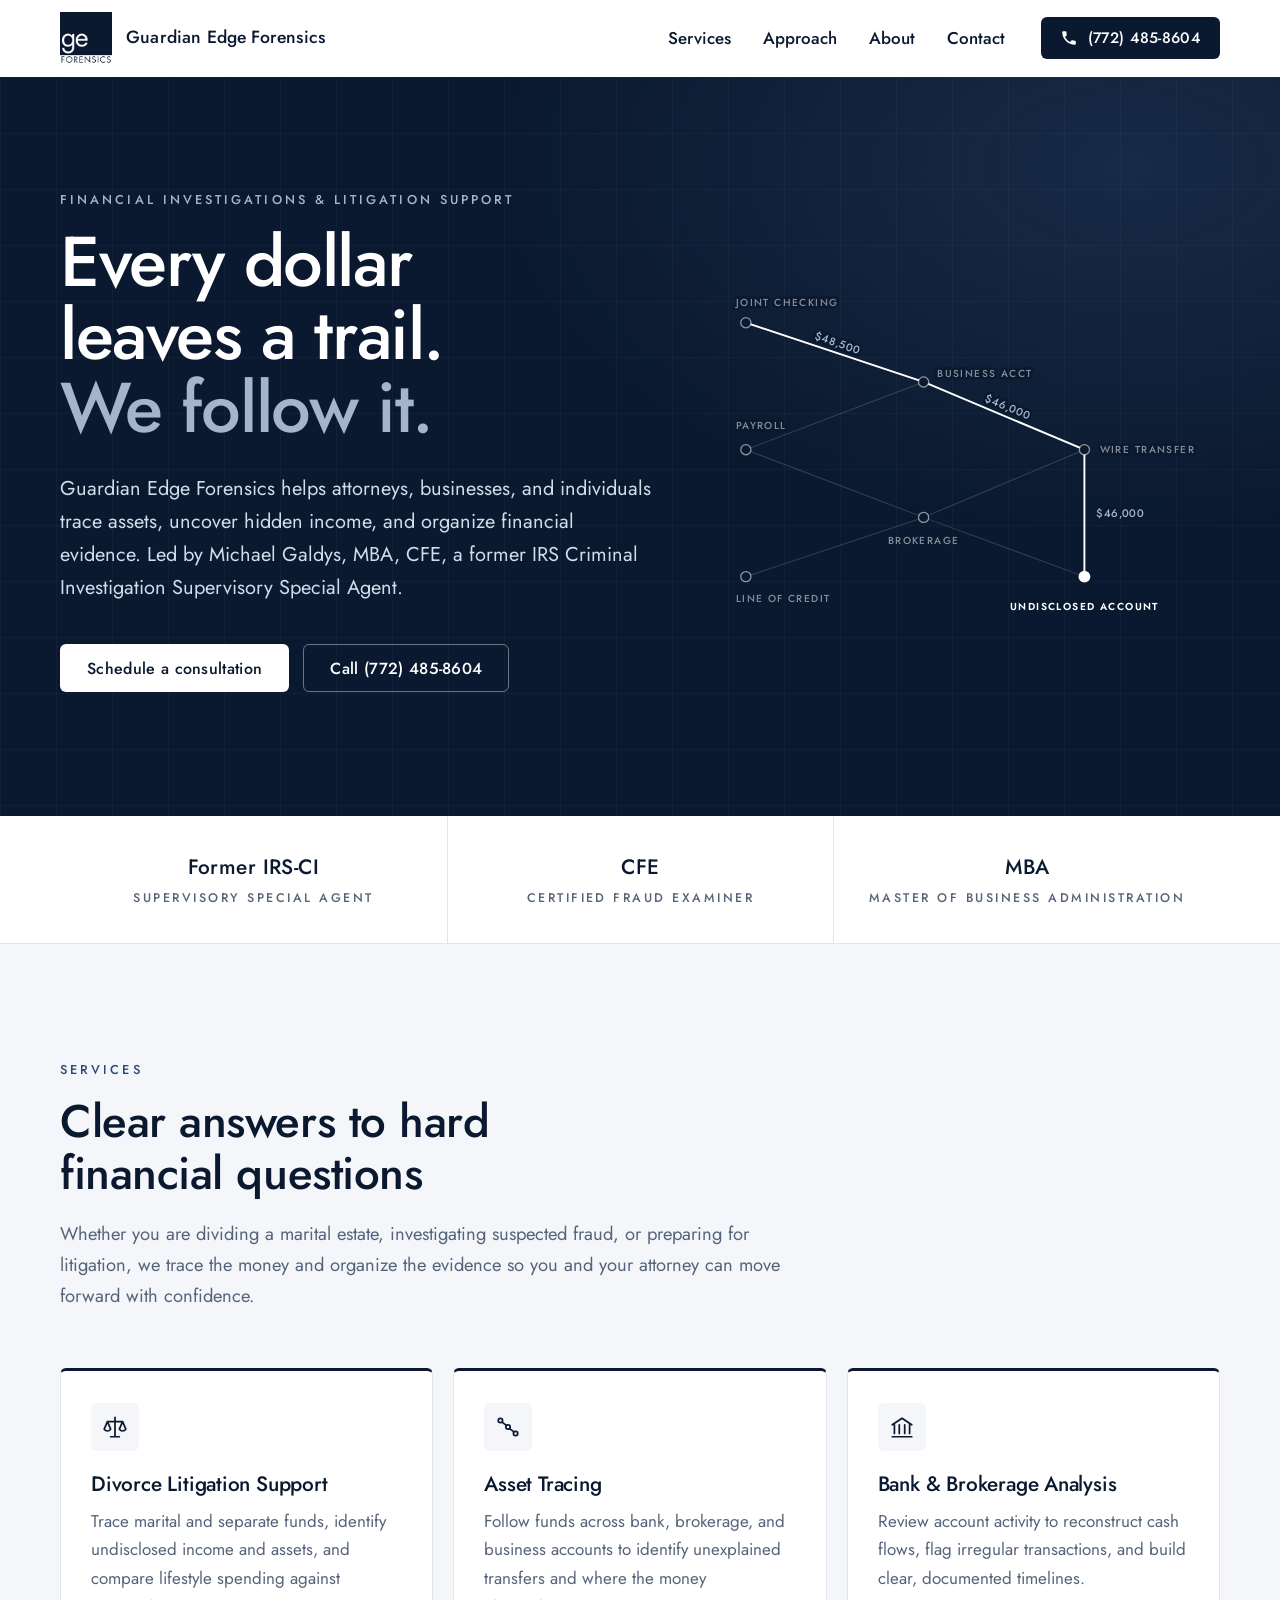
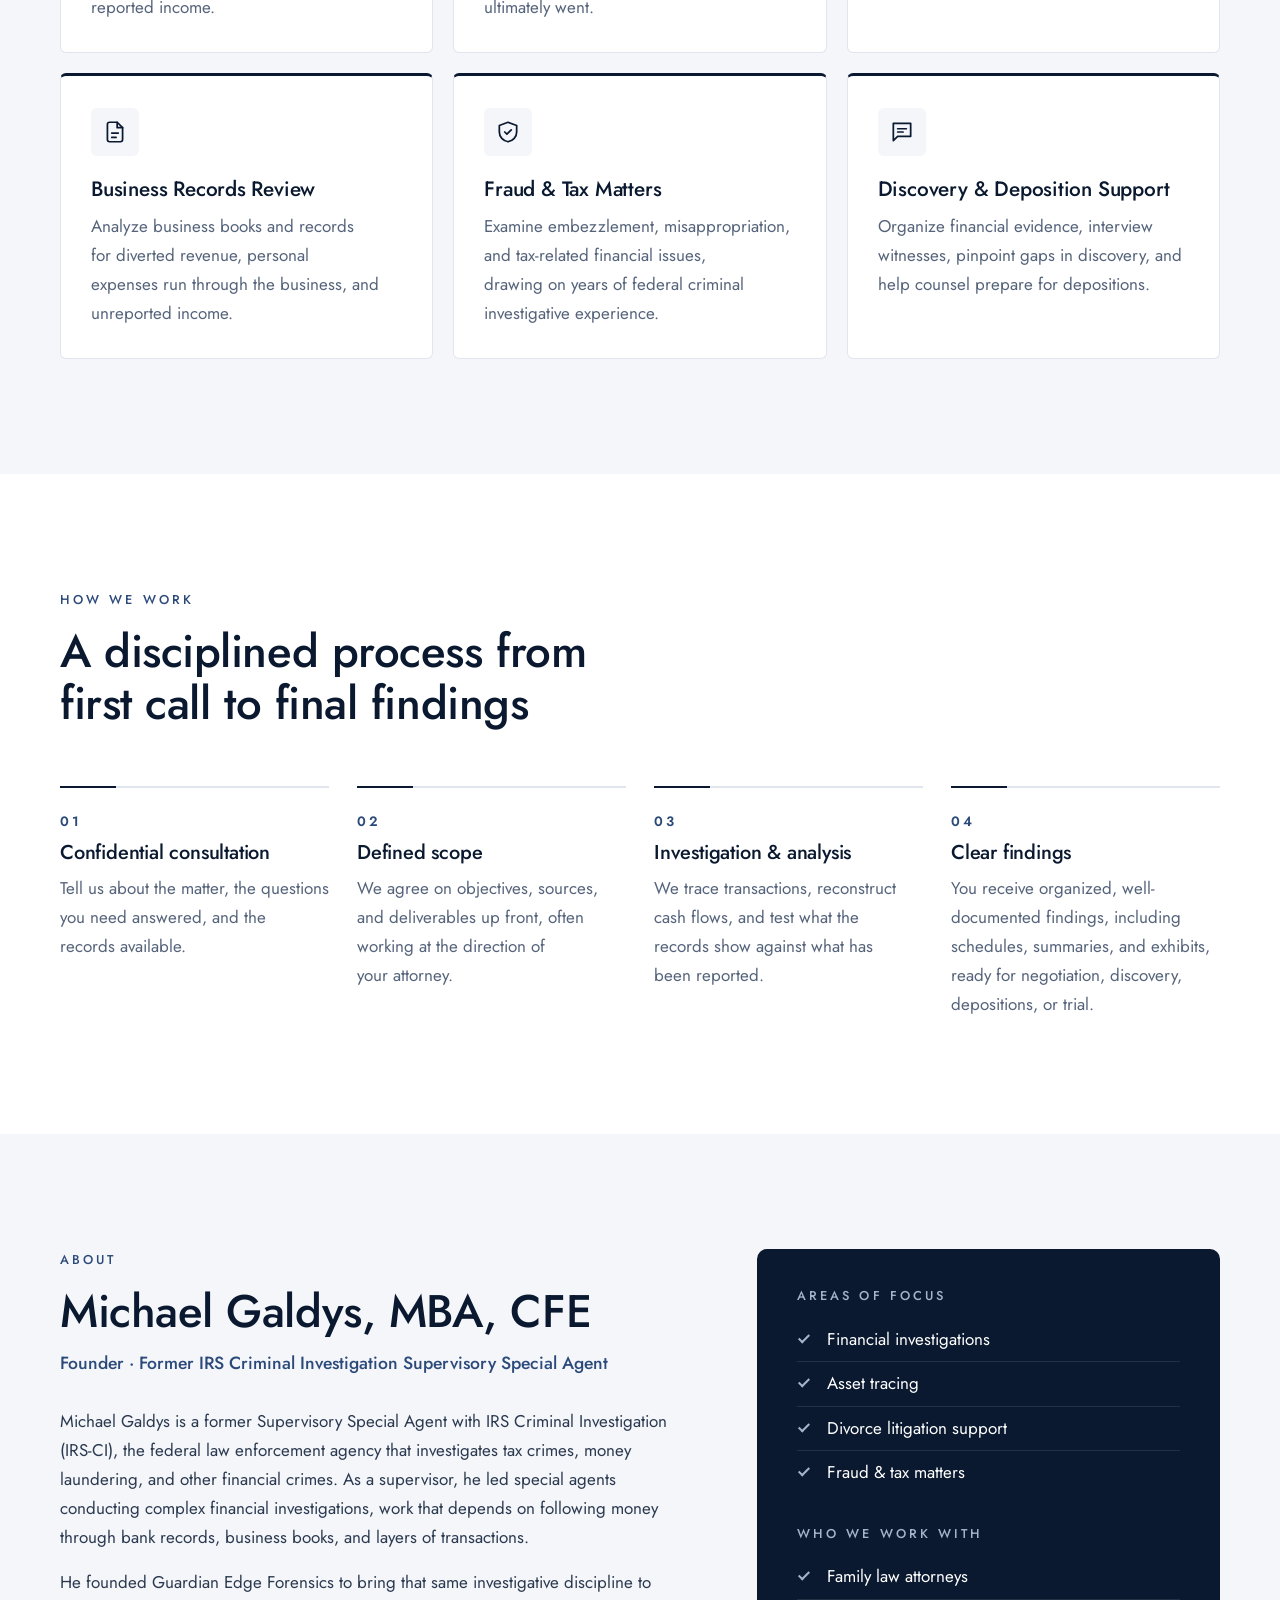
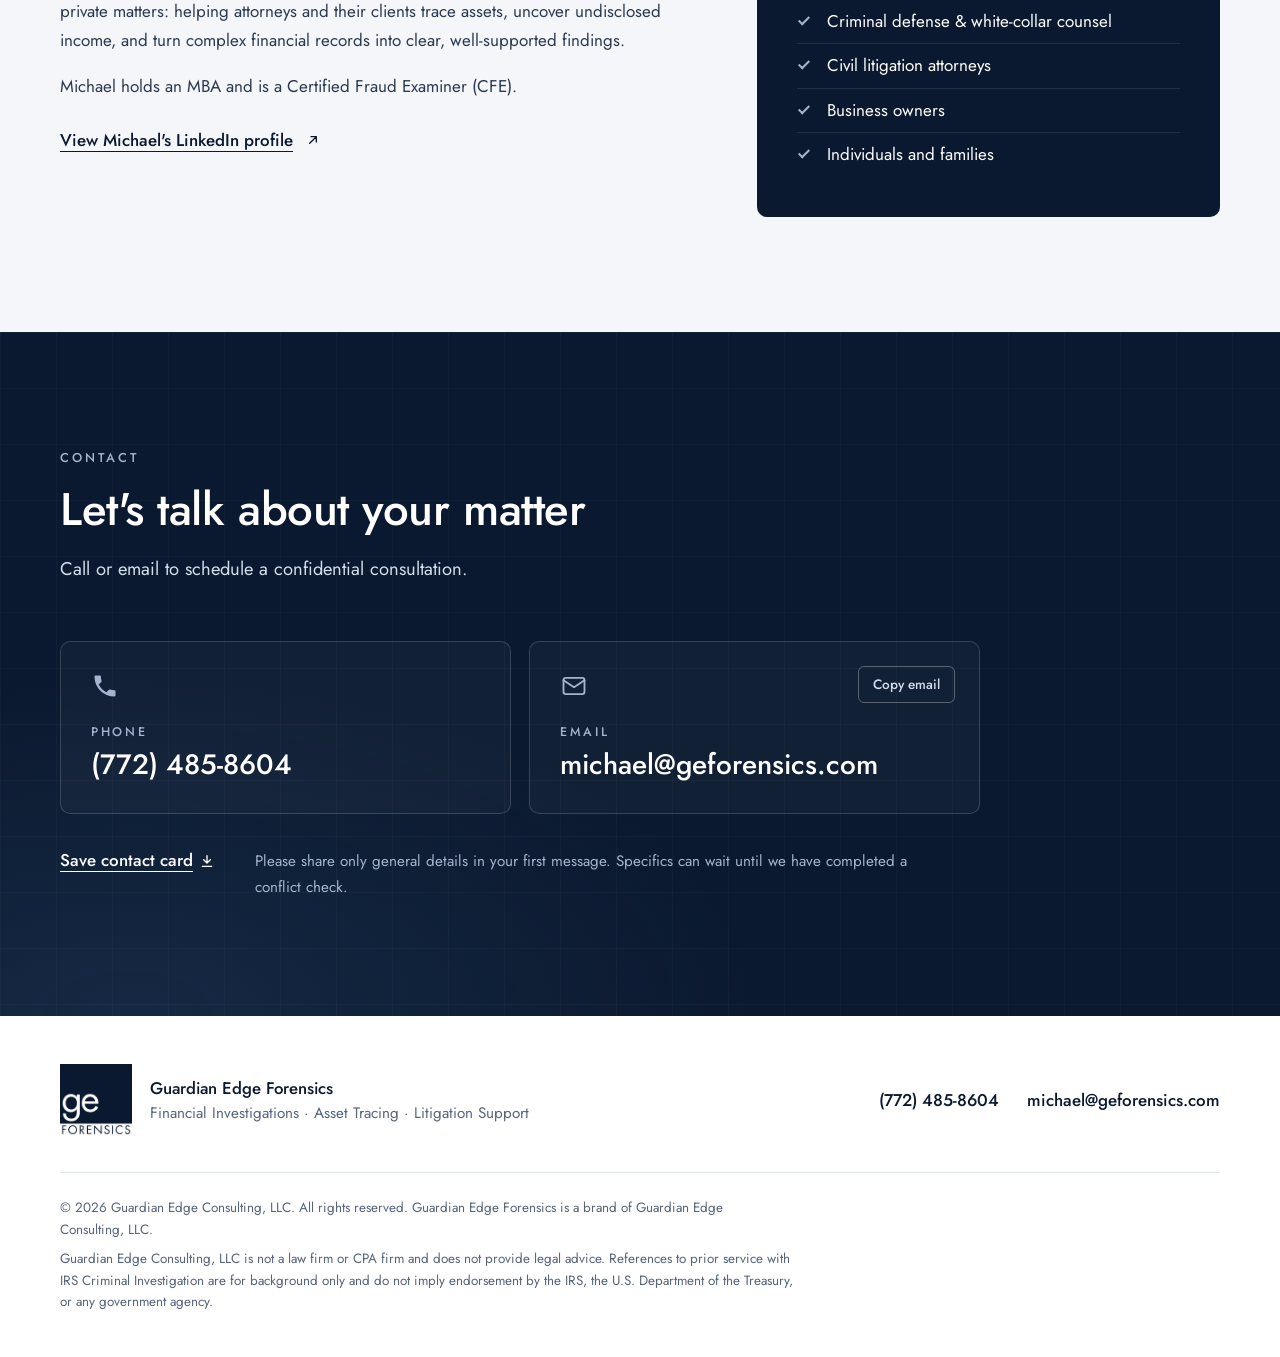
==== index.html @ cf312a00 "Add Guardian Edge Forensics website Single-page static site for GE Forensics (Guardian Edge Consulti" ====
<!doctype html>
<html lang="en">
<head>
  <meta charset="utf-8">
  <meta name="viewport" content="width=device-width, initial-scale=1">
  <title>Guardian Edge Forensics | Financial Investigations &amp; Asset Tracing</title>
  <meta name="description" content="Guardian Edge Forensics provides financial investigations, asset tracing, and litigation support for divorce, fraud, and tax matters. Led by Michael Galdys, MBA, CFE, a former IRS Criminal Investigation Supervisory Special Agent.">
  <meta name="theme-color" content="#0A192F">

  <!-- Social sharing previews. Once the custom domain is live, change these URLs to it. -->
  <meta property="og:type" content="website">
  <meta property="og:site_name" content="GE Forensics">
  <meta property="og:title" content="Guardian Edge Forensics | Financial Investigations &amp; Asset Tracing">
  <meta property="og:description" content="Financial investigations, asset tracing, and litigation support led by a former IRS Criminal Investigation Supervisory Special Agent.">
  <meta property="og:url" content="https://andrewgaldys.github.io/geforensics/">
  <meta property="og:image" content="https://andrewgaldys.github.io/geforensics/assets/img/og-image.png">
  <meta property="og:image:width" content="1200">
  <meta property="og:image:height" content="630">
  <meta property="og:image:alt" content="Guardian Edge Forensics logo with Michael Galdys, MBA, CFE">
  <meta name="twitter:card" content="summary_large_image">

  <link rel="icon" href="favicon.ico" sizes="any">
  <link rel="icon" href="assets/img/favicon-32.png" type="image/png" sizes="32x32">
  <link rel="apple-touch-icon" href="assets/img/apple-touch-icon.png">

  <link rel="preconnect" href="https://fonts.googleapis.com">
  <link rel="preconnect" href="https://fonts.gstatic.com" crossorigin>
  <link rel="stylesheet" href="https://fonts.googleapis.com/css2?family=Jost:wght@400;500;600&display=swap">
  <link rel="stylesheet" href="assets/css/styles.css">

  <script type="application/ld+json">
  {
    "@context": "https://schema.org",
    "@type": "ProfessionalService",
    "name": "Guardian Edge Forensics",
    "alternateName": "GE Forensics",
    "legalName": "Guardian Edge Consulting, LLC",
    "description": "Financial investigations, asset tracing, divorce litigation support, and fraud and tax matters.",
    "telephone": "+1-772-485-8604",
    "email": "michael@geforensics.com",
    "founder": {
      "@type": "Person",
      "name": "Michael Galdys",
      "honorificSuffix": "MBA, CFE",
      "jobTitle": "Founder",
      "sameAs": "https://www.linkedin.com/in/michael-galdys/"
    }
  }
  </script>
</head>
<body>
  <a class="skip-link" href="#main">Skip to main content</a>

  <header class="site-header" id="top">
    <div class="container header-inner">
      <a class="brand" href="#top" aria-label="Guardian Edge Forensics, back to top">
        <img src="assets/img/logo.png" width="56" height="56" alt="">
        <span class="brand-name">Guardian Edge <span>Forensics</span></span>
      </a>

      <a class="header-call" href="tel:+17724858604" aria-label="Call (772) 485-8604">
        <svg aria-hidden="true" viewBox="0 0 24 24"><path d="M6.6 10.8a15.1 15.1 0 0 0 6.6 6.6l2.2-2.2c.3-.3.7-.4 1-.2 1.1.4 2.3.6 3.6.6.6 0 1 .4 1 1V20c0 .6-.4 1-1 1A17 17 0 0 1 3 4c0-.6.4-1 1-1h3.5c.6 0 1 .4 1 1 0 1.3.2 2.5.6 3.6.1.3 0 .7-.2 1l-2.3 2.2z"/></svg>
      </a>

      <button class="nav-toggle" type="button" aria-expanded="false" aria-controls="site-nav">
        <span class="nav-toggle-bars" aria-hidden="true"></span>
        <span class="visually-hidden">Menu</span>
      </button>

      <nav class="site-nav" id="site-nav" aria-label="Main">
        <ul>
          <li><a href="#services">Services</a></li>
          <li><a href="#approach">Approach</a></li>
          <li><a href="#about">About</a></li>
          <li><a href="#contact">Contact</a></li>
        </ul>
        <a class="btn btn-primary btn-sm nav-call" href="tel:+17724858604">
          <svg aria-hidden="true" viewBox="0 0 24 24"><path d="M6.6 10.8a15.1 15.1 0 0 0 6.6 6.6l2.2-2.2c.3-.3.7-.4 1-.2 1.1.4 2.3.6 3.6.6.6 0 1 .4 1 1V20c0 .6-.4 1-1 1A17 17 0 0 1 3 4c0-.6.4-1 1-1h3.5c.6 0 1 .4 1 1 0 1.3.2 2.5.6 3.6.1.3 0 .7-.2 1l-2.3 2.2z"/></svg>
          (772) 485-8604
        </a>
      </nav>
    </div>
  </header>

  <main id="main">
    <!-- Hero -->
    <section class="hero" aria-labelledby="hero-title">
      <div class="container hero-inner">
        <div class="hero-copy">
          <p class="eyebrow eyebrow-light">Financial Investigations &amp; Litigation Support</p>
          <h1 id="hero-title">Every dollar leaves a trail. <span>We follow it.</span></h1>
          <p class="lead">
            Guardian Edge Forensics helps attorneys, businesses, and individuals trace assets,
            uncover hidden income, and organize financial evidence. Led by Michael Galdys, MBA, CFE,
            a former IRS Criminal Investigation Supervisory Special Agent.
          </p>
          <div class="hero-actions">
            <a class="btn btn-light" href="#contact">Schedule a consultation</a>
            <a class="btn btn-outline-light" href="tel:+17724858604">Call (772) 485-8604</a>
          </div>
        </div>

        <!-- Decorative "money trail": funds traced from a joint account to an undisclosed one. -->
        <svg class="trail" viewBox="0 0 600 440" aria-hidden="true" focusable="false">
          <g class="trail-faint">
            <path d="M40 80 L250 150"/>
            <path d="M40 230 L250 150"/>
            <path d="M40 230 L250 310"/>
            <path d="M40 380 L250 310"/>
            <path d="M250 150 L440 230"/>
            <path d="M250 310 L440 230"/>
            <path d="M250 310 L440 380"/>
            <path d="M440 230 L440 380"/>
          </g>
          <path class="trail-path" pathLength="1" d="M40 80 L250 150 L440 230 L440 380"/>
          <g class="trail-nodes">
            <circle cx="40" cy="80" r="6"/>
            <circle cx="40" cy="230" r="6"/>
            <circle cx="40" cy="380" r="6"/>
            <circle cx="250" cy="150" r="6"/>
            <circle cx="250" cy="310" r="6"/>
            <circle cx="440" cy="230" r="6"/>
          </g>
          <circle class="trail-target-ring" cx="440" cy="380" r="16"/>
          <circle class="trail-target" cx="440" cy="380" r="7"/>
          <g class="trail-labels">
            <text x="28" y="60">JOINT CHECKING</text>
            <text x="28" y="206">PAYROLL</text>
            <text x="28" y="410">LINE OF CREDIT</text>
            <text x="266" y="144">BUSINESS ACCT</text>
            <text x="250" y="342" text-anchor="middle">BROKERAGE</text>
            <text x="458" y="234">WIRE TRANSFER</text>
            <text class="trail-label-target" x="440" y="420" text-anchor="middle">UNDISCLOSED ACCOUNT</text>
          </g>
          <g class="trail-amounts">
            <text x="145" y="108" text-anchor="middle" transform="rotate(18.4 145 115)">$48,500</text>
            <text x="345" y="183" text-anchor="middle" transform="rotate(22.8 345 190)">$46,000</text>
            <text x="454" y="310">$46,000</text>
          </g>
        </svg>
      </div>
    </section>

    <!-- Credentials strip -->
    <section class="credentials" aria-label="Credentials">
      <div class="container">
        <ul class="credential-list">
          <li><strong>Former IRS-CI</strong><span>Supervisory Special Agent</span></li>
          <li><strong>CFE</strong><span>Certified Fraud Examiner</span></li>
          <li><strong>MBA</strong><span>Master of Business Administration</span></li>
        </ul>
      </div>
    </section>

    <!-- Services -->
    <section class="section section-soft" id="services" aria-labelledby="services-title">
      <div class="container">
        <div class="section-head">
          <p class="eyebrow">Services</p>
          <h2 id="services-title">Clear answers to hard financial questions</h2>
          <p>
            Whether you are dividing a marital estate, investigating suspected fraud, or preparing
            for litigation, we trace the money and organize the evidence so you and your attorney
            can move forward with confidence.
          </p>
        </div>

        <div class="card-grid">
          <article class="card">
            <svg class="card-icon" aria-hidden="true" viewBox="0 0 24 24"><path d="M12 3v18M5 7h14M5 7l-3 7a3.5 3.5 0 0 0 6 0L5 7zm14 0-3 7a3.5 3.5 0 0 0 6 0l-3-7zM8 21h8"/></svg>
            <h3>Divorce Litigation Support</h3>
            <p>Trace marital and separate funds, identify undisclosed income and assets, and compare lifestyle spending against reported income.</p>
          </article>
          <article class="card">
            <svg class="card-icon" aria-hidden="true" viewBox="0 0 24 24"><circle cx="5" cy="6" r="2"/><circle cx="19" cy="18" r="2"/><circle cx="12" cy="12" r="2"/><path d="M6.5 7.5l4 3M13.5 13.5l4 3"/></svg>
            <h3>Asset Tracing</h3>
            <p>Follow funds across bank, brokerage, and business accounts to identify unexplained transfers and where the money ultimately went.</p>
          </article>
          <article class="card">
            <svg class="card-icon" aria-hidden="true" viewBox="0 0 24 24"><path d="M3 10l9-6 9 6M5 10v8M9.5 10v8M14.5 10v8M19 10v8M3 21h18"/></svg>
            <h3>Bank &amp; Brokerage Analysis</h3>
            <p>Review account activity to reconstruct cash flows, flag irregular transactions, and build clear, documented timelines.</p>
          </article>
          <article class="card">
            <svg class="card-icon" aria-hidden="true" viewBox="0 0 24 24"><path d="M14 3H7a2 2 0 0 0-2 2v14a2 2 0 0 0 2 2h10a2 2 0 0 0 2-2V8z"/><path d="M14 3v5h5M9 13h6M9 17h4"/></svg>
            <h3>Business Records Review</h3>
            <p>Analyze business books and records for diverted revenue, personal expenses run through the business, and unreported income.</p>
          </article>
          <article class="card">
            <svg class="card-icon" aria-hidden="true" viewBox="0 0 24 24"><path d="M12 3l8 3v6c0 4.5-3.4 8.3-8 9-4.6-.7-8-4.5-8-9V6z"/><path d="M9 12l2 2 4-4"/></svg>
            <h3>Fraud &amp; Tax Matters</h3>
            <p>Examine embezzlement, misappropriation, and tax-related financial issues, drawing on years of federal criminal investigative experience.</p>
          </article>
          <article class="card">
            <svg class="card-icon" aria-hidden="true" viewBox="0 0 24 24"><path d="M4 4h16v12H8l-4 4z"/><path d="M8 9h8M8 12h5"/></svg>
            <h3>Discovery &amp; Deposition Support</h3>
            <p>Organize financial evidence, interview witnesses, pinpoint gaps in discovery, and help counsel prepare for depositions.</p>
          </article>
        </div>
      </div>
    </section>

    <!-- Approach -->
    <section class="section" id="approach" aria-labelledby="approach-title">
      <div class="container">
        <div class="section-head">
          <p class="eyebrow">How we work</p>
          <h2 id="approach-title">A disciplined process from first call to final findings</h2>
        </div>

        <ol class="steps">
          <li>
            <h3>Confidential consultation</h3>
            <p>Tell us about the matter, the questions you need answered, and the records available.</p>
          </li>
          <li>
            <h3>Defined scope</h3>
            <p>We agree on objectives, sources, and deliverables up front, often working at the direction of your attorney.</p>
          </li>
          <li>
            <h3>Investigation &amp; analysis</h3>
            <p>We trace transactions, reconstruct cash flows, and test what the records show against what has been reported.</p>
          </li>
          <li>
            <h3>Clear findings</h3>
            <p>You receive organized, well-documented findings, including schedules, summaries, and exhibits, ready for negotiation, discovery, depositions, or trial.</p>
          </li>
        </ol>
      </div>
    </section>

    <!-- About -->
    <section class="section section-soft" id="about" aria-labelledby="about-title">
      <div class="container about-grid">
        <div class="about-copy">
          <p class="eyebrow">About</p>
          <h2 id="about-title">Michael Galdys, MBA, CFE</h2>
          <p class="about-role">Founder&nbsp;&middot; Former IRS Criminal Investigation Supervisory Special Agent</p>
          <p>
            Michael Galdys is a former Supervisory Special Agent with IRS Criminal Investigation (IRS-CI),
            the federal law enforcement agency that investigates tax crimes, money laundering, and other
            financial crimes. As a supervisor, he led special agents conducting complex financial
            investigations, work that depends on following money through bank records, business books,
            and layers of transactions.
          </p>
          <p>
            He founded Guardian Edge Forensics to bring that same investigative discipline to private
            matters: helping attorneys and their clients trace assets, uncover undisclosed income, and
            turn complex financial records into clear, well-supported findings.
          </p>
          <p>
            Michael holds an MBA and is a Certified Fraud Examiner (CFE).
          </p>
          <a class="text-link" href="https://www.linkedin.com/in/michael-galdys/" target="_blank" rel="noopener">
            View Michael's LinkedIn profile<span class="visually-hidden"> (opens in a new tab)</span>
            <svg aria-hidden="true" viewBox="0 0 24 24"><path d="M7 17L17 7M9 7h8v8"/></svg>
          </a>
        </div>

        <aside class="about-panel" aria-label="Focus areas and clients">
          <h3>Areas of focus</h3>
          <ul class="check-list">
            <li>Financial investigations</li>
            <li>Asset tracing</li>
            <li>Divorce litigation support</li>
            <li>Fraud &amp; tax matters</li>
          </ul>
          <h3>Who we work with</h3>
          <ul class="check-list">
            <li>Family law attorneys</li>
            <li>Criminal defense &amp; white-collar counsel</li>
            <li>Civil litigation attorneys</li>
            <li>Business owners</li>
            <li>Individuals and families</li>
          </ul>
        </aside>
      </div>
    </section>

    <!-- Contact -->
    <section class="section contact" id="contact" aria-labelledby="contact-title">
      <div class="container">
        <div class="section-head section-head-light">
          <p class="eyebrow eyebrow-light">Contact</p>
          <h2 id="contact-title">Let's talk about your matter</h2>
          <p>Call or email to schedule a confidential consultation.</p>
        </div>

        <div class="contact-grid">
          <a class="contact-card" href="tel:+17724858604">
            <svg aria-hidden="true" viewBox="0 0 24 24"><path d="M6.6 10.8a15.1 15.1 0 0 0 6.6 6.6l2.2-2.2c.3-.3.7-.4 1-.2 1.1.4 2.3.6 3.6.6.6 0 1 .4 1 1V20c0 .6-.4 1-1 1A17 17 0 0 1 3 4c0-.6.4-1 1-1h3.5c.6 0 1 .4 1 1 0 1.3.2 2.5.6 3.6.1.3 0 .7-.2 1l-2.3 2.2z"/></svg>
            <span class="contact-label">Phone</span>
            <span class="contact-value">(772) 485-8604</span>
          </a>
          <div class="contact-card">
            <a class="contact-card-link" href="mailto:michael@geforensics.com?subject=Consultation%20request">
              <svg aria-hidden="true" viewBox="0 0 24 24"><rect x="3" y="5" width="18" height="14" rx="2"/><path d="M3 7l9 6 9-6"/></svg>
              <span class="contact-label">Email</span>
              <span class="contact-value">michael@geforensics.com</span>
            </a>
            <button class="copy-btn" type="button" data-copy="michael@geforensics.com" aria-live="polite" hidden>Copy email</button>
          </div>
        </div>

        <div class="contact-extras">
          <a class="text-link text-link-light" href="michael-galdys.vcf" download>
            Save contact card
            <svg aria-hidden="true" viewBox="0 0 24 24"><path d="M12 4v11M7 10l5 5 5-5M5 20h14"/></svg>
          </a>
          <p class="contact-note">
            Please share only general details in your first message. Specifics can wait until
            we have completed a conflict check.
          </p>
        </div>
      </div>
    </section>
  </main>

  <footer class="site-footer">
    <div class="container footer-inner">
      <div class="footer-brand">
        <img src="assets/img/logo.png" width="72" height="72" alt="GE Forensics">
        <p>
          <strong>Guardian Edge Forensics</strong><br>
          Financial Investigations&nbsp;&middot; Asset Tracing&nbsp;&middot; Litigation Support
        </p>
      </div>
      <div class="footer-contact">
        <a href="tel:+17724858604">(772) 485-8604</a>
        <a href="mailto:michael@geforensics.com">michael@geforensics.com</a>
      </div>
    </div>
    <div class="container footer-legal">
      <p>
        &copy; <span data-year>2026</span> Guardian Edge Consulting, LLC. All rights reserved.
        Guardian Edge Forensics is a brand of Guardian Edge Consulting, LLC.
      </p>
      <p>
        Guardian Edge Consulting, LLC is not a law firm or CPA firm and does not provide legal advice.
        References to prior service with IRS Criminal Investigation are for background only and do not
        imply endorsement by the IRS, the U.S. Department of the Treasury, or any government agency.
      </p>
    </div>
  </footer>

  <script src="assets/js/main.js" defer></script>
</body>
</html>
---- assets/css/styles.css ----
/* ==========================================================================
   Guardian Edge Forensics
   Colors come from the logo: navy #0A192F on white.
   ========================================================================== */

:root {
  --navy: #0a192f;           /* logo navy */
  --navy-800: #13264a;
  --navy-700: #1c355e;
  --navy-600: #2b4a7a;
  --steel: #a3b4cc;          /* secondary text on navy */
  --steel-soft: #d3dceb;     /* body text on navy */
  --ink: #0a192f;            /* headings on white */
  --text: #2c3a50;           /* body text on white */
  --muted: #56647b;
  --line: #e1e6ee;
  --soft: #f4f6fa;
  --white: #ffffff;

  --font: "Jost", "Futura", "Avenir Next", "Century Gothic", system-ui, sans-serif;
  --radius: 10px;
  --radius-sm: 6px;
  --shadow: 0 1px 2px rgba(10, 25, 47, 0.06), 0 10px 30px rgba(10, 25, 47, 0.08);
  --container: 1160px;
  --header-h: 76px;
}

/* ---------- Base ---------- */

*,
*::before,
*::after {
  box-sizing: border-box;
}

html {
  -webkit-text-size-adjust: 100%;
  text-size-adjust: 100%;
  scroll-behavior: smooth;
  scroll-padding-top: var(--header-h);
}

body {
  margin: 0;
  background: var(--white);
  color: var(--text);
  font-family: var(--font);
  font-size: 1.0625rem;
  line-height: 1.7;
  -webkit-font-smoothing: antialiased;
  -moz-osx-font-smoothing: grayscale;
}

img,
svg {
  display: block;
  max-width: 100%;
}

h1,
h2,
h3 {
  margin: 0;
  color: var(--ink);
  font-weight: 500;
  line-height: 1.15;
  letter-spacing: -0.01em;
  text-wrap: balance;
}

p {
  margin: 0 0 1em;
  text-wrap: pretty;
}

a {
  color: inherit;
}

:focus-visible {
  outline: 2px solid var(--navy-600);
  outline-offset: 3px;
  border-radius: 2px;
}

.hero :focus-visible,
.contact :focus-visible,
.about-panel :focus-visible {
  outline-color: var(--white);
}

.container {
  width: min(100% - 32px, var(--container));
  margin-inline: auto;
}

@media (min-width: 640px) {
  .container {
    width: min(100% - 48px, var(--container));
  }
}

.visually-hidden {
  position: absolute !important;
  width: 1px;
  height: 1px;
  padding: 0;
  margin: -1px;
  overflow: hidden;
  clip: rect(0 0 0 0);
  white-space: nowrap;
  border: 0;
}

.skip-link {
  position: absolute;
  top: -100px;
  left: 16px;
  z-index: 100;
  padding: 10px 16px;
  background: var(--navy);
  color: var(--white);
  border-radius: var(--radius-sm);
  text-decoration: none;
}

.skip-link:focus {
  top: 12px;
}

/* ---------- Shared pieces ---------- */

.eyebrow {
  margin: 0 0 14px;
  color: var(--navy-600);
  font-size: 0.8rem;
  font-weight: 500;
  letter-spacing: 0.24em;
  text-transform: uppercase;
}

.eyebrow-light {
  color: var(--steel);
}

.btn {
  display: inline-flex;
  align-items: center;
  justify-content: center;
  gap: 10px;
  min-height: 48px;
  padding: 12px 26px;
  border: 1px solid transparent;
  border-radius: var(--radius-sm);
  font: inherit;
  font-size: 1rem;
  font-weight: 500;
  letter-spacing: 0.02em;
  line-height: 1.2;
  text-decoration: none;
  cursor: pointer;
  transition: background-color 0.2s, border-color 0.2s, color 0.2s;
}

.btn svg {
  width: 18px;
  height: 18px;
  fill: currentColor;
}

.btn-sm {
  min-height: 42px;
  padding: 8px 18px;
  font-size: 0.95rem;
}

.btn-primary {
  background: var(--navy);
  color: var(--white);
}

.btn-primary:hover {
  background: var(--navy-700);
}

.btn-light {
  background: var(--white);
  color: var(--navy);
}

.btn-light:hover {
  background: var(--steel-soft);
}

.btn-outline-light {
  border-color: rgba(255, 255, 255, 0.4);
  color: var(--white);
}

.btn-outline-light:hover {
  border-color: var(--white);
  background: rgba(255, 255, 255, 0.08);
}

.text-link {
  display: inline-flex;
  align-items: center;
  gap: 6px;
  color: var(--navy);
  font-weight: 500;
  text-decoration: underline;
  text-decoration-thickness: 1px;
  text-underline-offset: 5px;
}

.text-link:hover {
  text-decoration-thickness: 2px;
}

.text-link svg {
  width: 16px;
  height: 16px;
  fill: none;
  stroke: currentColor;
  stroke-width: 2;
  stroke-linecap: round;
  stroke-linejoin: round;
}

.text-link-light {
  color: var(--white);
}

/* ---------- Header ---------- */

.site-header {
  position: sticky;
  top: 0;
  z-index: 50;
  background: rgba(255, 255, 255, 0.97);
  border-bottom: 1px solid transparent;
  transition: border-color 0.2s, box-shadow 0.2s;
}

.site-header.scrolled,
.site-header.nav-open {
  border-bottom-color: var(--line);
  box-shadow: 0 6px 24px rgba(10, 25, 47, 0.06);
}

.header-inner {
  display: flex;
  align-items: center;
  gap: 16px;
  height: var(--header-h);
}

.brand {
  display: flex;
  align-items: center;
  gap: 14px;
  margin-right: auto;
  color: var(--ink);
  text-decoration: none;
}

.brand img {
  width: 52px;
  height: 52px;
}

.brand-name {
  font-size: 1.1rem;
  font-weight: 500;
  letter-spacing: 0.01em;
  line-height: 1.2;
}

.site-nav {
  display: flex;
  align-items: center;
  gap: 36px;
}

.site-nav ul {
  display: flex;
  gap: 32px;
  margin: 0;
  padding: 0;
  list-style: none;
}

.site-nav ul a {
  color: var(--ink);
  font-weight: 500;
  text-decoration: none;
  background-image: linear-gradient(currentColor, currentColor);
  background-position: 0 100%;
  background-repeat: no-repeat;
  background-size: 0 1px;
  padding-bottom: 2px;
  transition: background-size 0.25s;
}

.site-nav ul a:hover {
  background-size: 100% 1px;
}

.header-call,
.nav-toggle {
  display: none;
}

@media (max-width: 899.98px) {
  .header-call,
  .nav-toggle {
    display: inline-flex;
    align-items: center;
    justify-content: center;
    width: 44px;
    height: 44px;
    border-radius: var(--radius-sm);
  }

  .header-call {
    background: var(--navy);
    color: var(--white);
  }

  .header-call svg {
    width: 20px;
    height: 20px;
    fill: currentColor;
  }

  .nav-toggle {
    padding: 0;
    border: 1px solid var(--line);
    background: var(--white);
    color: var(--navy);
    cursor: pointer;
  }

  .nav-toggle-bars,
  .nav-toggle-bars::before,
  .nav-toggle-bars::after {
    position: relative;
    display: block;
    width: 20px;
    height: 2px;
    background: currentColor;
    border-radius: 2px;
    transition: transform 0.2s, background-color 0.2s;
  }

  .nav-toggle-bars::before,
  .nav-toggle-bars::after {
    content: "";
    position: absolute;
    left: 0;
  }

  .nav-toggle-bars::before {
    top: -6px;
  }

  .nav-toggle-bars::after {
    top: 6px;
  }

  .nav-open .nav-toggle-bars {
    background: transparent;
  }

  .nav-open .nav-toggle-bars::before {
    transform: translateY(6px) rotate(45deg);
  }

  .nav-open .nav-toggle-bars::after {
    transform: translateY(-6px) rotate(-45deg);
  }

  .site-nav {
    position: absolute;
    top: 100%;
    left: 0;
    right: 0;
    display: none;
    flex-direction: column;
    align-items: stretch;
    gap: 0;
    padding: 4px 16px 24px;
    background: var(--white);
    border-bottom: 1px solid var(--line);
    box-shadow: 0 18px 30px rgba(10, 25, 47, 0.1);
  }

  .nav-open .site-nav {
    display: flex;
  }

  .site-nav ul {
    flex-direction: column;
    gap: 0;
  }

  .site-nav ul a {
    display: block;
    padding: 14px 4px;
    border-bottom: 1px solid var(--line);
    background: none;
    font-size: 1.15rem;
  }

  .nav-call {
    margin-top: 20px;
    min-height: 50px;
    font-size: 1.05rem;
  }
}

@media (max-width: 519.98px) {
  .brand {
    gap: 12px;
  }

  .brand-name {
    font-size: 1rem;
  }

  .brand-name span {
    display: block;
  }
}

@media (max-width: 339.98px) {
  .brand-name {
    display: none;
  }
}

/* ---------- Hero ---------- */

.hero {
  position: relative;
  overflow: hidden;
  padding: clamp(64px, 9vw, 112px) 0 clamp(72px, 10vw, 124px);
  background-color: var(--navy);
  background-image:
    radial-gradient(900px 520px at 88% 12%, rgba(84, 120, 176, 0.18), transparent 70%),
    linear-gradient(rgba(255, 255, 255, 0.03) 1px, transparent 1px),
    linear-gradient(90deg, rgba(255, 255, 255, 0.03) 1px, transparent 1px);
  background-size: auto, 56px 56px, 56px 56px;
  color: var(--white);
}

.hero-inner {
  display: grid;
  gap: 48px;
  align-items: center;
}

.hero h1 {
  max-width: 13ch;
  color: var(--white);
  font-size: clamp(2.6rem, 4.6vw + 1rem, 4.4rem);
  line-height: 1.04;
  letter-spacing: -0.02em;
}

.hero h1 span {
  color: var(--steel);
}

.lead {
  max-width: 34em;
  margin: 28px 0 0;
  color: var(--steel-soft);
  font-size: clamp(1.1rem, 0.4vw + 1rem, 1.25rem);
  line-height: 1.65;
}

.hero-actions {
  display: flex;
  flex-wrap: wrap;
  gap: 14px;
  margin-top: 40px;
}

@media (max-width: 519.98px) {
  .hero-actions .btn {
    width: 100%;
  }
}

.trail {
  display: none;
  width: 100%;
  height: auto;
  overflow: visible;
}

@media (min-width: 960px) {
  .hero-inner {
    grid-template-columns: minmax(0, 1.08fr) minmax(0, 0.92fr);
    gap: 56px;
  }

  .trail {
    display: block;
  }
}

.trail text {
  font-family: var(--font);
  paint-order: stroke;
  stroke: var(--navy);
  stroke-width: 6px;
  stroke-linejoin: round;
}

.trail-faint path {
  fill: none;
  stroke: rgba(255, 255, 255, 0.16);
  stroke-width: 1.25;
}

.trail-path {
  fill: none;
  stroke: var(--white);
  stroke-width: 2.25;
  stroke-linecap: round;
  stroke-linejoin: round;
  stroke-dasharray: 1;
  stroke-dashoffset: 0;
}

.trail-nodes circle {
  fill: var(--navy);
  stroke: rgba(255, 255, 255, 0.55);
  stroke-width: 1.5;
}

.trail-target {
  fill: var(--white);
}

.trail-target-ring {
  fill: none;
  stroke: rgba(255, 255, 255, 0.6);
  stroke-width: 1.5;
  transform-box: fill-box;
  transform-origin: center;
}

.trail-labels text {
  fill: rgba(255, 255, 255, 0.5);
  font-size: 12px;
  font-weight: 500;
  letter-spacing: 0.14em;
}

.trail-labels .trail-label-target {
  fill: var(--white);
  font-weight: 600;
}

.trail-amounts text {
  fill: var(--steel);
  font-size: 13px;
  font-weight: 500;
  letter-spacing: 0.04em;
  font-variant-numeric: tabular-nums;
}

@media (prefers-reduced-motion: no-preference) {
  .trail-path {
    stroke-dashoffset: 1;
    animation: trail-draw 2.6s cubic-bezier(0.65, 0, 0.35, 1) 0.5s forwards;
  }

  .trail-target,
  .trail-label-target,
  .trail-amounts text {
    opacity: 0;
    animation: trail-fade 0.6s ease 2.9s forwards;
  }

  .trail-target-ring {
    opacity: 0;
    animation: trail-pulse 3.2s ease-out 3s infinite;
  }
}

@keyframes trail-draw {
  to {
    stroke-dashoffset: 0;
  }
}

@keyframes trail-fade {
  to {
    opacity: 1;
  }
}

@keyframes trail-pulse {
  0% {
    opacity: 0.9;
    transform: scale(0.6);
  }
  70%,
  100% {
    opacity: 0;
    transform: scale(1.8);
  }
}

/* ---------- Credentials strip ---------- */

.credentials {
  border-bottom: 1px solid var(--line);
}

.credential-list {
  display: grid;
  margin: 0;
  padding: 0;
  list-style: none;
}

.credential-list li {
  display: flex;
  flex-direction: column;
  gap: 2px;
  padding: 22px 0;
  text-align: center;
}

.credential-list li + li {
  border-top: 1px solid var(--line);
}

.credential-list strong {
  color: var(--ink);
  font-size: 1.3rem;
  font-weight: 500;
  letter-spacing: 0.02em;
}

.credential-list span {
  color: var(--muted);
  font-size: 0.78rem;
  font-weight: 500;
  letter-spacing: 0.2em;
  text-transform: uppercase;
}

@media (min-width: 720px) {
  .credential-list {
    grid-template-columns: repeat(3, 1fr);
  }

  .credential-list li {
    padding: 34px 16px;
  }

  .credential-list li + li {
    border-top: 0;
    border-left: 1px solid var(--line);
  }
}

/* ---------- Sections ---------- */

.section {
  padding: clamp(72px, 9vw, 116px) 0;
}

.section-soft {
  background: var(--soft);
}

.section-head {
  max-width: 740px;
  margin-bottom: clamp(36px, 5vw, 56px);
}

.section-head h2 {
  font-size: clamp(2rem, 2.2vw + 1.1rem, 2.85rem);
}

.section-head p:not(.eyebrow) {
  margin: 18px 0 0;
  color: var(--muted);
  font-size: 1.15rem;
}

/* ---------- Services ---------- */

.card-grid {
  display: grid;
  grid-template-columns: repeat(auto-fill, minmax(min(100%, 320px), 1fr));
  gap: 20px;
}

.card {
  padding: 32px 30px 30px;
  background: var(--white);
  border: 1px solid var(--line);
  border-top: 3px solid var(--navy);
  border-radius: var(--radius-sm);
}

.card-icon {
  width: 48px;
  height: 48px;
  padding: 11px;
  background: var(--soft);
  border-radius: var(--radius-sm);
  fill: none;
  stroke: var(--navy);
  stroke-width: 1.6;
  stroke-linecap: round;
  stroke-linejoin: round;
}

.card h3 {
  margin: 22px 0 10px;
  font-size: 1.3rem;
}

.card p {
  margin: 0;
  color: var(--muted);
}

/* ---------- Approach ---------- */

.steps {
  display: grid;
  gap: 36px 28px;
  margin: 0;
  padding: 0;
  list-style: none;
  counter-reset: step;
}

@media (min-width: 640px) {
  .steps {
    grid-template-columns: repeat(2, 1fr);
  }
}

@media (min-width: 1024px) {
  .steps {
    grid-template-columns: repeat(4, 1fr);
  }
}

.steps li {
  position: relative;
  padding-top: 26px;
  border-top: 2px solid var(--line);
  counter-increment: step;
}

.steps li::before {
  content: "";
  position: absolute;
  top: -2px;
  left: 0;
  width: 56px;
  height: 2px;
  background: var(--navy);
}

.steps h3::before {
  content: counter(step, decimal-leading-zero);
  display: block;
  margin-bottom: 12px;
  color: var(--navy-600);
  font-size: 0.85rem;
  font-weight: 600;
  letter-spacing: 0.2em;
}

.steps h3 {
  font-size: 1.25rem;
}

.steps p {
  margin: 10px 0 0;
  color: var(--muted);
}

/* ---------- About ---------- */

.about-grid {
  display: grid;
  gap: 48px;
  align-items: start;
}

@media (min-width: 960px) {
  .about-grid {
    grid-template-columns: minmax(0, 1.35fr) minmax(0, 1fr);
    gap: 72px;
  }
}

.about-copy h2 {
  font-size: clamp(2rem, 2.2vw + 1.1rem, 2.85rem);
}

.about-role {
  margin: 12px 0 28px;
  color: var(--navy-600);
  font-size: 1.1rem;
  font-weight: 500;
}

.about-copy .text-link {
  margin-top: 8px;
}

.about-panel {
  padding: clamp(28px, 4vw, 40px);
  background: var(--navy);
  border-radius: var(--radius);
  color: var(--white);
}

.about-panel h3 {
  margin-bottom: 14px;
  color: var(--steel);
  font-size: 0.8rem;
  font-weight: 500;
  letter-spacing: 0.24em;
  text-transform: uppercase;
}

.about-panel .check-list + h3 {
  margin-top: 32px;
}

.check-list {
  margin: 0;
  padding: 0;
  list-style: none;
}

.check-list li {
  position: relative;
  padding: 9px 0 9px 30px;
  border-bottom: 1px solid rgba(255, 255, 255, 0.1);
  line-height: 1.5;
}

.check-list li:last-child {
  border-bottom: 0;
}

.check-list li::before {
  content: "";
  position: absolute;
  top: 14px;
  left: 4px;
  width: 6px;
  height: 11px;
  border: solid var(--steel);
  border-width: 0 2px 2px 0;
  transform: rotate(45deg);
}

/* ---------- Contact ---------- */

.contact {
  background-color: var(--navy);
  background-image:
    radial-gradient(900px 480px at 10% 100%, rgba(84, 120, 176, 0.16), transparent 70%),
    linear-gradient(rgba(255, 255, 255, 0.03) 1px, transparent 1px),
    linear-gradient(90deg, rgba(255, 255, 255, 0.03) 1px, transparent 1px);
  background-size: auto, 56px 56px, 56px 56px;
  color: var(--white);
}

.section-head-light h2 {
  color: var(--white);
}

.section-head-light p:not(.eyebrow) {
  color: var(--steel-soft);
}

.contact-grid {
  display: grid;
  gap: 18px;
  max-width: 920px;
}

@media (min-width: 760px) {
  .contact-grid {
    grid-template-columns: repeat(2, 1fr);
  }
}

.contact-card {
  position: relative;
  display: flex;
  flex-direction: column;
  padding: 30px;
  background: rgba(255, 255, 255, 0.03);
  border: 1px solid rgba(255, 255, 255, 0.16);
  border-radius: var(--radius);
  color: var(--white);
  text-decoration: none;
  transition: background-color 0.2s, border-color 0.2s;
}

.contact-card:has(.contact-card-link) {
  padding: 0;
}

.contact-card-link {
  display: flex;
  flex-direction: column;
  padding: 30px;
  color: inherit;
  text-decoration: none;
  border-radius: inherit;
}

.contact-card:hover {
  background: rgba(255, 255, 255, 0.07);
  border-color: rgba(255, 255, 255, 0.4);
}

.contact-card svg {
  width: 28px;
  height: 28px;
  fill: none;
  stroke: var(--steel);
  stroke-width: 1.6;
  stroke-linecap: round;
  stroke-linejoin: round;
}

a.contact-card > svg {
  fill: var(--steel);
  stroke: none;
}

.contact-label {
  margin-top: 22px;
  color: var(--steel);
  font-size: 0.78rem;
  font-weight: 500;
  letter-spacing: 0.22em;
  text-transform: uppercase;
}

.contact-value {
  margin-top: 4px;
  font-size: clamp(1.3rem, 1.4vw + 0.9rem, 1.75rem);
  font-weight: 500;
  line-height: 1.3;
  overflow-wrap: anywhere;
}

.copy-btn {
  position: absolute;
  top: 24px;
  right: 24px;
  min-height: 36px;
  padding: 6px 14px;
  background: transparent;
  border: 1px solid rgba(255, 255, 255, 0.3);
  border-radius: var(--radius-sm);
  color: var(--steel-soft);
  font: inherit;
  font-size: 0.85rem;
  font-weight: 500;
  cursor: pointer;
  transition: background-color 0.2s, border-color 0.2s, color 0.2s;
}

.copy-btn:hover {
  border-color: var(--white);
  color: var(--white);
}

.contact-extras {
  display: flex;
  flex-wrap: wrap;
  align-items: baseline;
  gap: 12px 40px;
  margin-top: 32px;
  max-width: 920px;
}

.contact-note {
  flex: 1 1 360px;
  margin: 0;
  color: var(--steel);
  font-size: 0.95rem;
}

/* ---------- Footer ---------- */

.site-footer {
  padding: 48px 0 36px;
  background: var(--white);
  color: var(--muted);
}

.footer-inner {
  display: flex;
  flex-wrap: wrap;
  align-items: center;
  justify-content: space-between;
  gap: 24px 40px;
}

.footer-brand {
  display: flex;
  align-items: center;
  gap: 18px;
}

.footer-brand img {
  width: 72px;
  height: 72px;
  flex: none;
}

.footer-brand p {
  margin: 0;
  font-size: 0.95rem;
  line-height: 1.6;
}

.footer-brand strong {
  color: var(--ink);
  font-size: 1.05rem;
  font-weight: 500;
}

.footer-contact {
  display: flex;
  flex-wrap: wrap;
  gap: 8px 28px;
}

.footer-contact a {
  color: var(--ink);
  font-weight: 500;
  text-decoration: none;
}

.footer-contact a:hover {
  text-decoration: underline;
  text-underline-offset: 4px;
}

.footer-legal {
  margin-top: 36px;
  padding-top: 24px;
  border-top: 1px solid var(--line);
  font-size: 0.84rem;
  line-height: 1.6;
}

.footer-legal p {
  max-width: 92ch;
  margin: 0 0 8px;
}

/* ---------- Motion preferences ---------- */

@media (prefers-reduced-motion: reduce) {
  html {
    scroll-behavior: auto;
  }

  *,
  *::before,
  *::after {
    transition: none !important;
  }
}
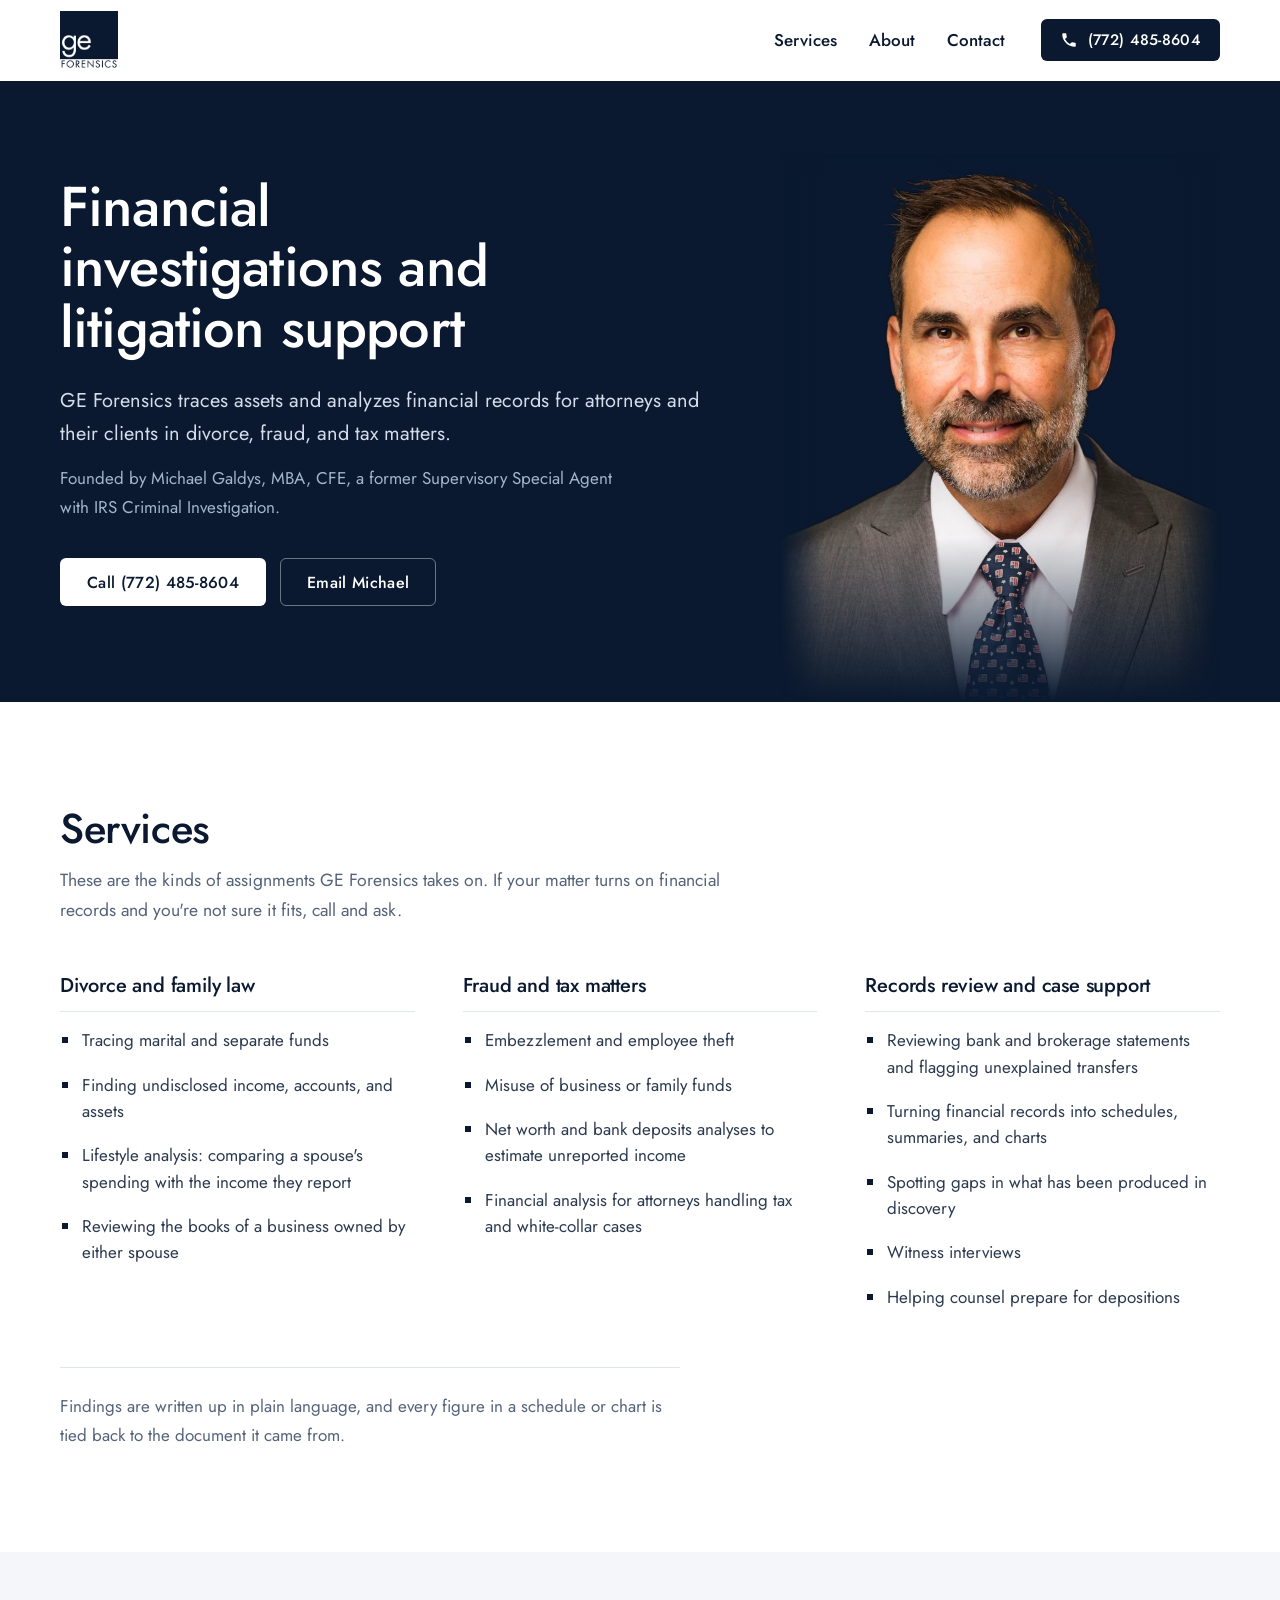
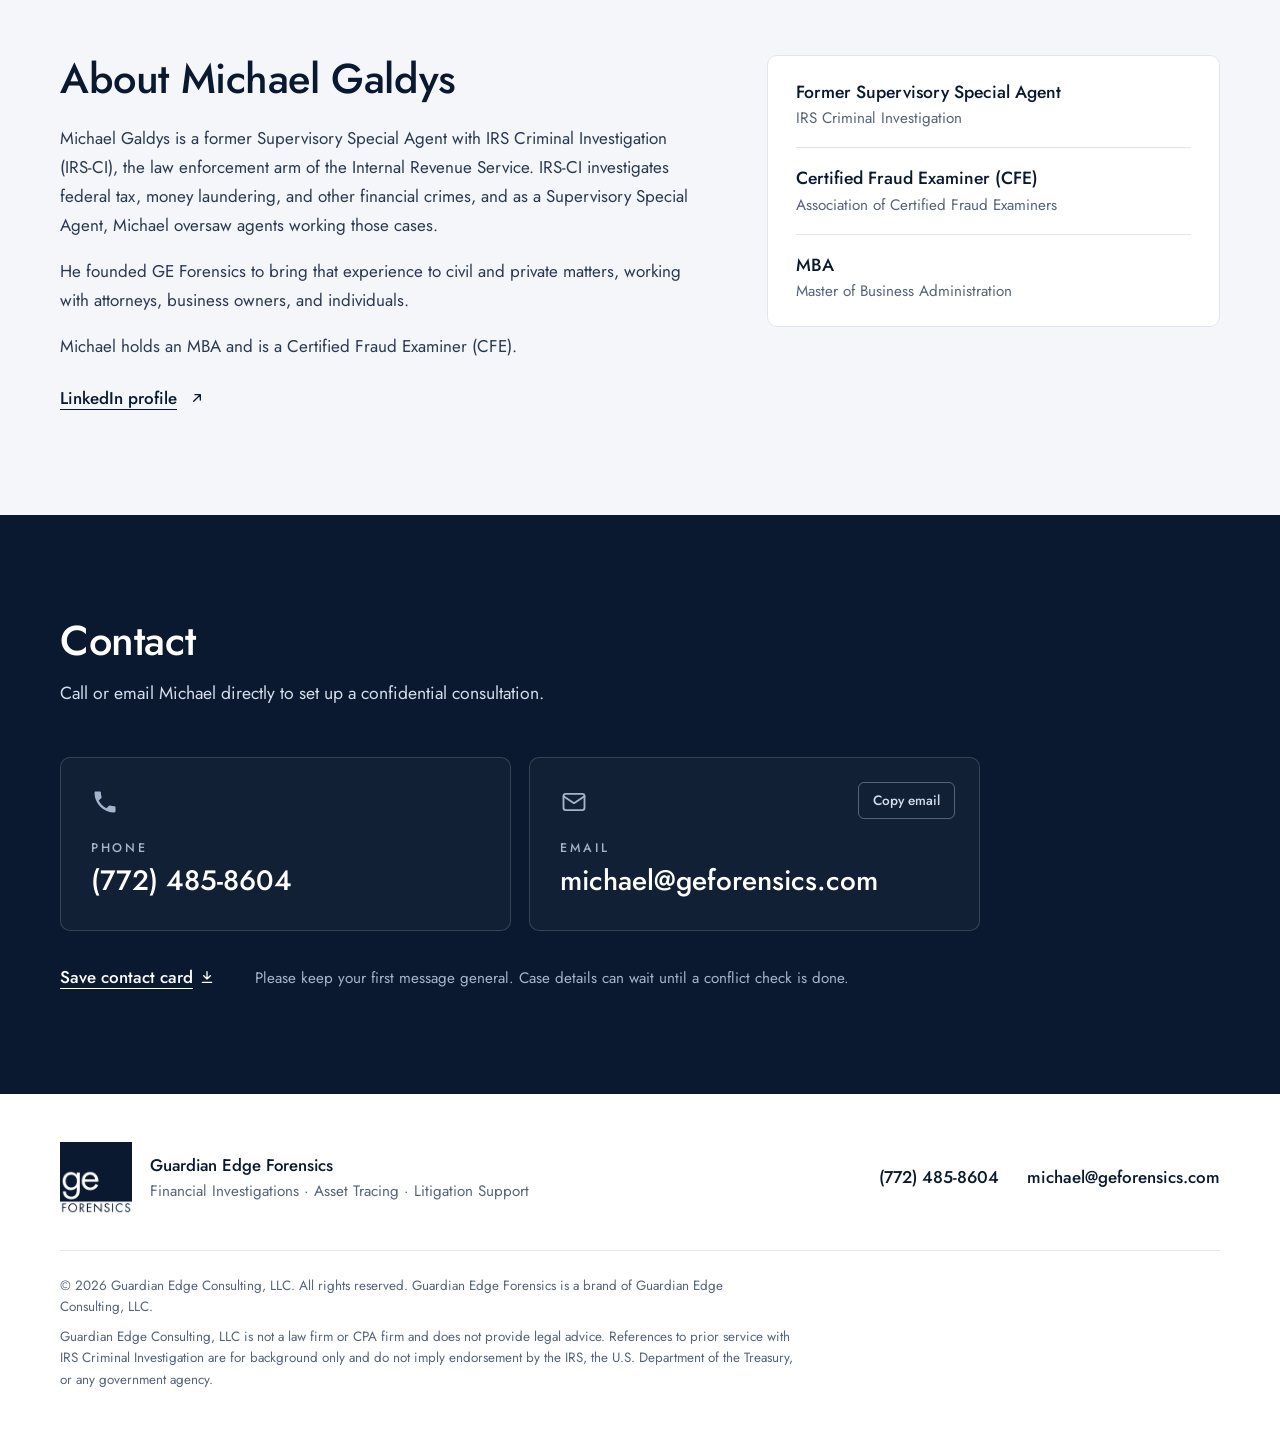
==== commit cb521c2b: "Add headshot and simplify copy and layout - Put Michael's headshot in the top section, with the phot" ====
--- a/index.html
+++ b/index.html
@@ -3,15 +3,15 @@
 <head>
   <meta charset="utf-8">
   <meta name="viewport" content="width=device-width, initial-scale=1">
-  <title>Guardian Edge Forensics | Financial Investigations &amp; Asset Tracing</title>
-  <meta name="description" content="Guardian Edge Forensics provides financial investigations, asset tracing, and litigation support for divorce, fraud, and tax matters. Led by Michael Galdys, MBA, CFE, a former IRS Criminal Investigation Supervisory Special Agent.">
+  <title>Guardian Edge Forensics | Michael Galdys, MBA, CFE</title>
+  <meta name="description" content="Financial investigations, asset tracing, and litigation support for divorce, fraud, and tax matters. Founded by Michael Galdys, MBA, CFE, former Supervisory Special Agent with IRS Criminal Investigation.">
   <meta name="theme-color" content="#0A192F">
 
   <!-- Social sharing previews. Once the custom domain is live, change these URLs to it. -->
   <meta property="og:type" content="website">
   <meta property="og:site_name" content="GE Forensics">
-  <meta property="og:title" content="Guardian Edge Forensics | Financial Investigations &amp; Asset Tracing">
-  <meta property="og:description" content="Financial investigations, asset tracing, and litigation support led by a former IRS Criminal Investigation Supervisory Special Agent.">
+  <meta property="og:title" content="Guardian Edge Forensics | Michael Galdys, MBA, CFE">
+  <meta property="og:description" content="Financial investigations, asset tracing, and litigation support for divorce, fraud, and tax matters.">
   <meta property="og:url" content="https://andrewgaldys.github.io/geforensics/">
   <meta property="og:image" content="https://andrewgaldys.github.io/geforensics/assets/img/og-image.png">
   <meta property="og:image:width" content="1200">
@@ -35,7 +35,7 @@
     "name": "Guardian Edge Forensics",
     "alternateName": "GE Forensics",
     "legalName": "Guardian Edge Consulting, LLC",
-    "description": "Financial investigations, asset tracing, divorce litigation support, and fraud and tax matters.",
+    "description": "Financial investigations, asset tracing, and litigation support for divorce, fraud, and tax matters.",
     "telephone": "+1-772-485-8604",
     "email": "michael@geforensics.com",
     "founder": {
@@ -43,6 +43,7 @@
       "name": "Michael Galdys",
       "honorificSuffix": "MBA, CFE",
       "jobTitle": "Founder",
+      "image": "https://andrewgaldys.github.io/geforensics/assets/img/michael-galdys.jpg",
       "sameAs": "https://www.linkedin.com/in/michael-galdys/"
     }
   }
@@ -53,9 +54,8 @@
 
   <header class="site-header" id="top">
     <div class="container header-inner">
-      <a class="brand" href="#top" aria-label="Guardian Edge Forensics, back to top">
-        <img src="assets/img/logo.png" width="56" height="56" alt="">
-        <span class="brand-name">Guardian Edge <span>Forensics</span></span>
+      <a class="brand" href="#top">
+        <img src="assets/img/logo.png" width="58" height="58" alt="GE Forensics, back to top">
       </a>
 
       <a class="header-call" href="tel:+17724858604" aria-label="Call (772) 485-8604">
@@ -70,7 +70,6 @@
       <nav class="site-nav" id="site-nav" aria-label="Main">
         <ul>
           <li><a href="#services">Services</a></li>
-          <li><a href="#approach">Approach</a></li>
           <li><a href="#about">About</a></li>
           <li><a href="#contact">Contact</a></li>
         </ul>
@@ -83,207 +82,111 @@
   </header>
 
   <main id="main">
-    <!-- Hero -->
     <section class="hero" aria-labelledby="hero-title">
       <div class="container hero-inner">
         <div class="hero-copy">
-          <p class="eyebrow eyebrow-light">Financial Investigations &amp; Litigation Support</p>
-          <h1 id="hero-title">Every dollar leaves a trail. <span>We follow it.</span></h1>
+          <h1 id="hero-title">Financial investigations and litigation support</h1>
           <p class="lead">
-            Guardian Edge Forensics helps attorneys, businesses, and individuals trace assets,
-            uncover hidden income, and organize financial evidence. Led by Michael Galdys, MBA, CFE,
-            a former IRS Criminal Investigation Supervisory Special Agent.
+            GE Forensics traces assets and analyzes financial records for attorneys and their clients
+            in divorce, fraud, and tax matters.
+          </p>
+          <p class="hero-founder">
+            Founded by Michael Galdys, MBA, CFE, a former Supervisory Special Agent with
+            IRS Criminal Investigation.
           </p>
           <div class="hero-actions">
-            <a class="btn btn-light" href="#contact">Schedule a consultation</a>
-            <a class="btn btn-outline-light" href="tel:+17724858604">Call (772) 485-8604</a>
-          </div>
-        </div>
-
-        <!-- Decorative "money trail": funds traced from a joint account to an undisclosed one. -->
-        <svg class="trail" viewBox="0 0 600 440" aria-hidden="true" focusable="false">
-          <g class="trail-faint">
-            <path d="M40 80 L250 150"/>
-            <path d="M40 230 L250 150"/>
-            <path d="M40 230 L250 310"/>
-            <path d="M40 380 L250 310"/>
-            <path d="M250 150 L440 230"/>
-            <path d="M250 310 L440 230"/>
-            <path d="M250 310 L440 380"/>
-            <path d="M440 230 L440 380"/>
-          </g>
-          <path class="trail-path" pathLength="1" d="M40 80 L250 150 L440 230 L440 380"/>
-          <g class="trail-nodes">
-            <circle cx="40" cy="80" r="6"/>
-            <circle cx="40" cy="230" r="6"/>
-            <circle cx="40" cy="380" r="6"/>
-            <circle cx="250" cy="150" r="6"/>
-            <circle cx="250" cy="310" r="6"/>
-            <circle cx="440" cy="230" r="6"/>
-          </g>
-          <circle class="trail-target-ring" cx="440" cy="380" r="16"/>
-          <circle class="trail-target" cx="440" cy="380" r="7"/>
-          <g class="trail-labels">
-            <text x="28" y="60">JOINT CHECKING</text>
-            <text x="28" y="206">PAYROLL</text>
-            <text x="28" y="410">LINE OF CREDIT</text>
-            <text x="266" y="144">BUSINESS ACCT</text>
-            <text x="250" y="342" text-anchor="middle">BROKERAGE</text>
-            <text x="458" y="234">WIRE TRANSFER</text>
-            <text class="trail-label-target" x="440" y="420" text-anchor="middle">UNDISCLOSED ACCOUNT</text>
-          </g>
-          <g class="trail-amounts">
-            <text x="145" y="108" text-anchor="middle" transform="rotate(18.4 145 115)">$48,500</text>
-            <text x="345" y="183" text-anchor="middle" transform="rotate(22.8 345 190)">$46,000</text>
-            <text x="454" y="310">$46,000</text>
-          </g>
-        </svg>
-      </div>
-    </section>
-
-    <!-- Credentials strip -->
-    <section class="credentials" aria-label="Credentials">
-      <div class="container">
-        <ul class="credential-list">
-          <li><strong>Former IRS-CI</strong><span>Supervisory Special Agent</span></li>
-          <li><strong>CFE</strong><span>Certified Fraud Examiner</span></li>
-          <li><strong>MBA</strong><span>Master of Business Administration</span></li>
-        </ul>
-      </div>
-    </section>
-
-    <!-- Services -->
-    <section class="section section-soft" id="services" aria-labelledby="services-title">
+            <a class="btn btn-light" href="tel:+17724858604">Call (772) 485-8604</a>
+            <a class="btn btn-outline-light" href="mailto:michael@geforensics.com?subject=Consultation%20request">Email Michael</a>
+          </div>
+        </div>
+        <div class="hero-photo">
+          <img src="assets/img/michael-galdys.jpg" width="800" height="1000" alt="Michael Galdys" fetchpriority="high">
+        </div>
+      </div>
+    </section>
+
+    <section class="section" id="services" aria-labelledby="services-title">
       <div class="container">
         <div class="section-head">
-          <p class="eyebrow">Services</p>
-          <h2 id="services-title">Clear answers to hard financial questions</h2>
+          <h2 id="services-title">Services</h2>
           <p>
-            Whether you are dividing a marital estate, investigating suspected fraud, or preparing
-            for litigation, we trace the money and organize the evidence so you and your attorney
-            can move forward with confidence.
-          </p>
-        </div>
-
-        <div class="card-grid">
-          <article class="card">
-            <svg class="card-icon" aria-hidden="true" viewBox="0 0 24 24"><path d="M12 3v18M5 7h14M5 7l-3 7a3.5 3.5 0 0 0 6 0L5 7zm14 0-3 7a3.5 3.5 0 0 0 6 0l-3-7zM8 21h8"/></svg>
-            <h3>Divorce Litigation Support</h3>
-            <p>Trace marital and separate funds, identify undisclosed income and assets, and compare lifestyle spending against reported income.</p>
-          </article>
-          <article class="card">
-            <svg class="card-icon" aria-hidden="true" viewBox="0 0 24 24"><circle cx="5" cy="6" r="2"/><circle cx="19" cy="18" r="2"/><circle cx="12" cy="12" r="2"/><path d="M6.5 7.5l4 3M13.5 13.5l4 3"/></svg>
-            <h3>Asset Tracing</h3>
-            <p>Follow funds across bank, brokerage, and business accounts to identify unexplained transfers and where the money ultimately went.</p>
-          </article>
-          <article class="card">
-            <svg class="card-icon" aria-hidden="true" viewBox="0 0 24 24"><path d="M3 10l9-6 9 6M5 10v8M9.5 10v8M14.5 10v8M19 10v8M3 21h18"/></svg>
-            <h3>Bank &amp; Brokerage Analysis</h3>
-            <p>Review account activity to reconstruct cash flows, flag irregular transactions, and build clear, documented timelines.</p>
-          </article>
-          <article class="card">
-            <svg class="card-icon" aria-hidden="true" viewBox="0 0 24 24"><path d="M14 3H7a2 2 0 0 0-2 2v14a2 2 0 0 0 2 2h10a2 2 0 0 0 2-2V8z"/><path d="M14 3v5h5M9 13h6M9 17h4"/></svg>
-            <h3>Business Records Review</h3>
-            <p>Analyze business books and records for diverted revenue, personal expenses run through the business, and unreported income.</p>
-          </article>
-          <article class="card">
-            <svg class="card-icon" aria-hidden="true" viewBox="0 0 24 24"><path d="M12 3l8 3v6c0 4.5-3.4 8.3-8 9-4.6-.7-8-4.5-8-9V6z"/><path d="M9 12l2 2 4-4"/></svg>
-            <h3>Fraud &amp; Tax Matters</h3>
-            <p>Examine embezzlement, misappropriation, and tax-related financial issues, drawing on years of federal criminal investigative experience.</p>
-          </article>
-          <article class="card">
-            <svg class="card-icon" aria-hidden="true" viewBox="0 0 24 24"><path d="M4 4h16v12H8l-4 4z"/><path d="M8 9h8M8 12h5"/></svg>
-            <h3>Discovery &amp; Deposition Support</h3>
-            <p>Organize financial evidence, interview witnesses, pinpoint gaps in discovery, and help counsel prepare for depositions.</p>
-          </article>
-        </div>
-      </div>
-    </section>
-
-    <!-- Approach -->
-    <section class="section" id="approach" aria-labelledby="approach-title">
-      <div class="container">
-        <div class="section-head">
-          <p class="eyebrow">How we work</p>
-          <h2 id="approach-title">A disciplined process from first call to final findings</h2>
-        </div>
-
-        <ol class="steps">
-          <li>
-            <h3>Confidential consultation</h3>
-            <p>Tell us about the matter, the questions you need answered, and the records available.</p>
-          </li>
-          <li>
-            <h3>Defined scope</h3>
-            <p>We agree on objectives, sources, and deliverables up front, often working at the direction of your attorney.</p>
-          </li>
-          <li>
-            <h3>Investigation &amp; analysis</h3>
-            <p>We trace transactions, reconstruct cash flows, and test what the records show against what has been reported.</p>
-          </li>
-          <li>
-            <h3>Clear findings</h3>
-            <p>You receive organized, well-documented findings, including schedules, summaries, and exhibits, ready for negotiation, discovery, depositions, or trial.</p>
-          </li>
-        </ol>
-      </div>
-    </section>
-
-    <!-- About -->
+            These are the kinds of assignments GE Forensics takes on. If your matter turns on financial
+            records and you're not sure it fits, call and ask.
+          </p>
+        </div>
+
+        <div class="service-groups">
+          <div class="service-group">
+            <h3>Divorce and family law</h3>
+            <ul>
+              <li>Tracing marital and separate funds</li>
+              <li>Finding undisclosed income, accounts, and assets</li>
+              <li>Lifestyle analysis: comparing a spouse's spending with the income they report</li>
+              <li>Reviewing the books of a business owned by either spouse</li>
+            </ul>
+          </div>
+          <div class="service-group">
+            <h3>Fraud and tax matters</h3>
+            <ul>
+              <li>Embezzlement and employee theft</li>
+              <li>Misuse of business or family funds</li>
+              <li>Net worth and bank deposits analyses to estimate unreported income</li>
+              <li>Financial analysis for attorneys handling tax and white-collar cases</li>
+            </ul>
+          </div>
+          <div class="service-group">
+            <h3>Records review and case support</h3>
+            <ul>
+              <li>Reviewing bank and brokerage statements and flagging unexplained transfers</li>
+              <li>Turning financial records into schedules, summaries, and charts</li>
+              <li>Spotting gaps in what has been produced in discovery</li>
+              <li>Witness interviews</li>
+              <li>Helping counsel prepare for depositions</li>
+            </ul>
+          </div>
+        </div>
+
+        <p class="section-note">
+          Findings are written up in plain language, and every figure in a schedule or chart is tied
+          back to the document it came from.
+        </p>
+      </div>
+    </section>
+
     <section class="section section-soft" id="about" aria-labelledby="about-title">
       <div class="container about-grid">
         <div class="about-copy">
-          <p class="eyebrow">About</p>
-          <h2 id="about-title">Michael Galdys, MBA, CFE</h2>
-          <p class="about-role">Founder&nbsp;&middot; Former IRS Criminal Investigation Supervisory Special Agent</p>
+          <h2 id="about-title">About Michael Galdys</h2>
           <p>
             Michael Galdys is a former Supervisory Special Agent with IRS Criminal Investigation (IRS-CI),
-            the federal law enforcement agency that investigates tax crimes, money laundering, and other
-            financial crimes. As a supervisor, he led special agents conducting complex financial
-            investigations, work that depends on following money through bank records, business books,
-            and layers of transactions.
+            the law enforcement arm of the Internal Revenue Service. IRS-CI investigates federal tax,
+            money laundering, and other financial crimes, and as a Supervisory Special Agent, Michael
+            oversaw agents working those cases.
           </p>
           <p>
-            He founded Guardian Edge Forensics to bring that same investigative discipline to private
-            matters: helping attorneys and their clients trace assets, uncover undisclosed income, and
-            turn complex financial records into clear, well-supported findings.
-          </p>
-          <p>
-            Michael holds an MBA and is a Certified Fraud Examiner (CFE).
-          </p>
+            He founded GE Forensics to bring that experience to civil and private matters, working with
+            attorneys, business owners, and individuals.
+          </p>
+          <p>Michael holds an MBA and is a Certified Fraud Examiner (CFE).</p>
           <a class="text-link" href="https://www.linkedin.com/in/michael-galdys/" target="_blank" rel="noopener">
-            View Michael's LinkedIn profile<span class="visually-hidden"> (opens in a new tab)</span>
+            LinkedIn profile<span class="visually-hidden"> (opens in a new tab)</span>
             <svg aria-hidden="true" viewBox="0 0 24 24"><path d="M7 17L17 7M9 7h8v8"/></svg>
           </a>
         </div>
 
-        <aside class="about-panel" aria-label="Focus areas and clients">
-          <h3>Areas of focus</h3>
-          <ul class="check-list">
-            <li>Financial investigations</li>
-            <li>Asset tracing</li>
-            <li>Divorce litigation support</li>
-            <li>Fraud &amp; tax matters</li>
-          </ul>
-          <h3>Who we work with</h3>
-          <ul class="check-list">
-            <li>Family law attorneys</li>
-            <li>Criminal defense &amp; white-collar counsel</li>
-            <li>Civil litigation attorneys</li>
-            <li>Business owners</li>
-            <li>Individuals and families</li>
-          </ul>
-        </aside>
-      </div>
-    </section>
-
-    <!-- Contact -->
+        <ul class="credential-list" aria-label="Credentials">
+          <li><strong>Former Supervisory Special Agent</strong><span>IRS Criminal Investigation</span></li>
+          <li><strong>Certified Fraud Examiner (CFE)</strong><span>Association of Certified Fraud Examiners</span></li>
+          <li><strong>MBA</strong><span>Master of Business Administration</span></li>
+        </ul>
+      </div>
+    </section>
+
     <section class="section contact" id="contact" aria-labelledby="contact-title">
       <div class="container">
         <div class="section-head section-head-light">
-          <p class="eyebrow eyebrow-light">Contact</p>
-          <h2 id="contact-title">Let's talk about your matter</h2>
-          <p>Call or email to schedule a confidential consultation.</p>
+          <h2 id="contact-title">Contact</h2>
+          <p>Call or email Michael directly to set up a confidential consultation.</p>
         </div>
 
         <div class="contact-grid">
@@ -308,8 +211,7 @@
             <svg aria-hidden="true" viewBox="0 0 24 24"><path d="M12 4v11M7 10l5 5 5-5M5 20h14"/></svg>
           </a>
           <p class="contact-note">
-            Please share only general details in your first message. Specifics can wait until
-            we have completed a conflict check.
+            Please keep your first message general. Case details can wait until a conflict check is done.
           </p>
         </div>
       </div>
--- a/assets/css/styles.css
+++ b/assets/css/styles.css
@@ -5,7 +5,6 @@
 
 :root {
   --navy: #0a192f;           /* logo navy */
-  --navy-800: #13264a;
   --navy-700: #1c355e;
   --navy-600: #2b4a7a;
   --steel: #a3b4cc;          /* secondary text on navy */
@@ -20,9 +19,8 @@
   --font: "Jost", "Futura", "Avenir Next", "Century Gothic", system-ui, sans-serif;
   --radius: 10px;
   --radius-sm: 6px;
-  --shadow: 0 1px 2px rgba(10, 25, 47, 0.06), 0 10px 30px rgba(10, 25, 47, 0.08);
   --container: 1160px;
-  --header-h: 76px;
+  --header-h: 80px;
 }
 
 /* ---------- Base ---------- */
@@ -84,8 +82,7 @@
 }
 
 .hero :focus-visible,
-.contact :focus-visible,
-.about-panel :focus-visible {
+.contact :focus-visible {
   outline-color: var(--white);
 }
 
@@ -128,20 +125,7 @@
   top: 12px;
 }
 
-/* ---------- Shared pieces ---------- */
-
-.eyebrow {
-  margin: 0 0 14px;
-  color: var(--navy-600);
-  font-size: 0.8rem;
-  font-weight: 500;
-  letter-spacing: 0.24em;
-  text-transform: uppercase;
-}
-
-.eyebrow-light {
-  color: var(--steel);
-}
+/* ---------- Buttons and links ---------- */
 
 .btn {
   display: inline-flex;
@@ -256,24 +240,12 @@
 }
 
 .brand {
-  display: flex;
-  align-items: center;
-  gap: 14px;
   margin-right: auto;
-  color: var(--ink);
-  text-decoration: none;
 }
 
 .brand img {
-  width: 52px;
-  height: 52px;
-}
-
-.brand-name {
-  font-size: 1.1rem;
-  font-weight: 500;
-  letter-spacing: 0.01em;
-  line-height: 1.2;
+  width: 58px;
+  height: 58px;
 }
 
 .site-nav {
@@ -291,14 +263,14 @@
 }
 
 .site-nav ul a {
-  color: var(--ink);
-  font-weight: 500;
-  text-decoration: none;
+  padding-bottom: 2px;
   background-image: linear-gradient(currentColor, currentColor);
   background-position: 0 100%;
   background-repeat: no-repeat;
   background-size: 0 1px;
-  padding-bottom: 2px;
+  color: var(--ink);
+  font-weight: 500;
+  text-decoration: none;
   transition: background-size 0.25s;
 }
 
@@ -419,72 +391,68 @@
   }
 }
 
-@media (max-width: 519.98px) {
-  .brand {
-    gap: 12px;
-  }
-
-  .brand-name {
-    font-size: 1rem;
-  }
-
-  .brand-name span {
-    display: block;
-  }
-}
-
-@media (max-width: 339.98px) {
-  .brand-name {
-    display: none;
-  }
-}
-
 /* ---------- Hero ---------- */
 
 .hero {
-  position: relative;
   overflow: hidden;
-  padding: clamp(64px, 9vw, 112px) 0 clamp(72px, 10vw, 124px);
-  background-color: var(--navy);
-  background-image:
-    radial-gradient(900px 520px at 88% 12%, rgba(84, 120, 176, 0.18), transparent 70%),
-    linear-gradient(rgba(255, 255, 255, 0.03) 1px, transparent 1px),
-    linear-gradient(90deg, rgba(255, 255, 255, 0.03) 1px, transparent 1px);
-  background-size: auto, 56px 56px, 56px 56px;
+  background: var(--navy);
   color: var(--white);
 }
 
 .hero-inner {
   display: grid;
-  gap: 48px;
-  align-items: center;
+}
+
+.hero-copy {
+  padding: clamp(56px, 8vw, 96px) 0 40px;
 }
 
 .hero h1 {
-  max-width: 13ch;
-  color: var(--white);
-  font-size: clamp(2.6rem, 4.6vw + 1rem, 4.4rem);
-  line-height: 1.04;
-  letter-spacing: -0.02em;
-}
-
-.hero h1 span {
-  color: var(--steel);
+  max-width: 15ch;
+  color: var(--white);
+  font-size: clamp(2.3rem, 3.4vw + 1rem, 3.5rem);
+  line-height: 1.08;
+  letter-spacing: -0.015em;
 }
 
 .lead {
-  max-width: 34em;
-  margin: 28px 0 0;
+  max-width: 32em;
+  margin: 26px 0 0;
   color: var(--steel-soft);
   font-size: clamp(1.1rem, 0.4vw + 1rem, 1.25rem);
   line-height: 1.65;
 }
 
+.hero-founder {
+  max-width: 34em;
+  margin: 14px 0 0;
+  color: var(--steel);
+}
+
 .hero-actions {
   display: flex;
   flex-wrap: wrap;
   gap: 14px;
-  margin-top: 40px;
+  margin-top: 36px;
+}
+
+/* The photo's backdrop is the same navy as the hero; fade its edges so it sits in the section. */
+.hero-photo {
+  justify-self: center;
+  width: min(100%, 340px);
+}
+
+.hero-photo img {
+  width: 100%;
+  height: auto;
+  -webkit-mask-image:
+    linear-gradient(to bottom, transparent 0, #000 4%, #000 70%, transparent 100%),
+    linear-gradient(to right, transparent 0, #000 10%, #000 90%, transparent 100%);
+  -webkit-mask-composite: source-in;
+  mask-image:
+    linear-gradient(to bottom, transparent 0, #000 4%, #000 70%, transparent 100%),
+    linear-gradient(to right, transparent 0, #000 10%, #000 90%, transparent 100%);
+  mask-composite: intersect;
 }
 
 @media (max-width: 519.98px) {
@@ -493,395 +461,170 @@
   }
 }
 
-.trail {
-  display: none;
-  width: 100%;
-  height: auto;
-  overflow: visible;
-}
-
-@media (min-width: 960px) {
+@media (min-width: 900px) {
   .hero-inner {
-    grid-template-columns: minmax(0, 1.08fr) minmax(0, 0.92fr);
-    gap: 56px;
-  }
-
-  .trail {
-    display: block;
-  }
-}
-
-.trail text {
-  font-family: var(--font);
-  paint-order: stroke;
-  stroke: var(--navy);
-  stroke-width: 6px;
-  stroke-linejoin: round;
-}
-
-.trail-faint path {
-  fill: none;
-  stroke: rgba(255, 255, 255, 0.16);
-  stroke-width: 1.25;
-}
-
-.trail-path {
-  fill: none;
-  stroke: var(--white);
-  stroke-width: 2.25;
-  stroke-linecap: round;
-  stroke-linejoin: round;
-  stroke-dasharray: 1;
-  stroke-dashoffset: 0;
-}
-
-.trail-nodes circle {
-  fill: var(--navy);
-  stroke: rgba(255, 255, 255, 0.55);
-  stroke-width: 1.5;
-}
-
-.trail-target {
-  fill: var(--white);
-}
-
-.trail-target-ring {
-  fill: none;
-  stroke: rgba(255, 255, 255, 0.6);
-  stroke-width: 1.5;
-  transform-box: fill-box;
-  transform-origin: center;
-}
-
-.trail-labels text {
-  fill: rgba(255, 255, 255, 0.5);
-  font-size: 12px;
-  font-weight: 500;
-  letter-spacing: 0.14em;
-}
-
-.trail-labels .trail-label-target {
-  fill: var(--white);
-  font-weight: 600;
-}
-
-.trail-amounts text {
-  fill: var(--steel);
-  font-size: 13px;
-  font-weight: 500;
-  letter-spacing: 0.04em;
-  font-variant-numeric: tabular-nums;
-}
-
-@media (prefers-reduced-motion: no-preference) {
-  .trail-path {
-    stroke-dashoffset: 1;
-    animation: trail-draw 2.6s cubic-bezier(0.65, 0, 0.35, 1) 0.5s forwards;
-  }
-
-  .trail-target,
-  .trail-label-target,
-  .trail-amounts text {
-    opacity: 0;
-    animation: trail-fade 0.6s ease 2.9s forwards;
-  }
-
-  .trail-target-ring {
-    opacity: 0;
-    animation: trail-pulse 3.2s ease-out 3s infinite;
-  }
-}
-
-@keyframes trail-draw {
-  to {
-    stroke-dashoffset: 0;
-  }
-}
-
-@keyframes trail-fade {
-  to {
-    opacity: 1;
-  }
-}
-
-@keyframes trail-pulse {
-  0% {
-    opacity: 0.9;
-    transform: scale(0.6);
-  }
-  70%,
-  100% {
-    opacity: 0;
-    transform: scale(1.8);
-  }
-}
-
-/* ---------- Credentials strip ---------- */
-
-.credentials {
+    grid-template-columns: minmax(0, 1.15fr) minmax(0, 0.85fr);
+    gap: 48px;
+    align-items: end;
+  }
+
+  .hero-copy {
+    align-self: center;
+    padding: 96px 0;
+  }
+
+  .hero-photo {
+    justify-self: end;
+    width: min(100%, 440px);
+    margin-top: 40px;
+  }
+}
+
+/* ---------- Sections ---------- */
+
+.section {
+  padding: clamp(64px, 8vw, 104px) 0;
+}
+
+.section-soft {
+  background: var(--soft);
+}
+
+.section-head {
+  max-width: 680px;
+  margin-bottom: clamp(32px, 4vw, 48px);
+}
+
+.section-head h2,
+.about-copy h2 {
+  font-size: clamp(2rem, 1.8vw + 1.2rem, 2.6rem);
+}
+
+.section-head p {
+  margin: 14px 0 0;
+  color: var(--muted);
+  font-size: 1.1rem;
+}
+
+/* ---------- Services ---------- */
+
+.service-groups {
+  display: grid;
+  gap: 40px;
+}
+
+@media (min-width: 900px) {
+  .service-groups {
+    grid-template-columns: repeat(3, 1fr);
+    gap: 48px;
+  }
+}
+
+.service-group h3 {
+  margin-bottom: 6px;
+  padding-bottom: 14px;
   border-bottom: 1px solid var(--line);
-}
-
-.credential-list {
-  display: grid;
+  font-size: 1.25rem;
+}
+
+.service-group ul {
   margin: 0;
   padding: 0;
   list-style: none;
 }
 
+.service-group li {
+  position: relative;
+  padding: 9px 0 9px 22px;
+  line-height: 1.55;
+}
+
+.service-group li::before {
+  content: "";
+  position: absolute;
+  top: 19px;
+  left: 2px;
+  width: 6px;
+  height: 6px;
+  background: var(--navy);
+}
+
+.section-note {
+  max-width: 62ch;
+  margin: 48px 0 0;
+  padding-top: 24px;
+  border-top: 1px solid var(--line);
+  color: var(--muted);
+}
+
+/* ---------- About ---------- */
+
+.about-grid {
+  display: grid;
+  gap: 40px;
+}
+
+@media (min-width: 900px) {
+  .about-grid {
+    grid-template-columns: minmax(0, 1.4fr) minmax(0, 1fr);
+    gap: 72px;
+    align-items: start;
+  }
+
+  .credential-list {
+    margin-top: 6px;
+  }
+}
+
+.about-copy {
+  max-width: 64ch;
+}
+
+.about-copy h2 {
+  margin-bottom: 22px;
+}
+
+.about-copy .text-link {
+  margin-top: 6px;
+}
+
+.credential-list {
+  margin: 0;
+  padding: 6px 28px;
+  list-style: none;
+  background: var(--white);
+  border: 1px solid var(--line);
+  border-radius: var(--radius);
+}
+
 .credential-list li {
   display: flex;
   flex-direction: column;
   gap: 2px;
-  padding: 22px 0;
-  text-align: center;
-}
-
-.credential-list li + li {
-  border-top: 1px solid var(--line);
+  padding: 18px 0;
+  border-bottom: 1px solid var(--line);
+  line-height: 1.45;
+}
+
+.credential-list li:last-child {
+  border-bottom: 0;
 }
 
 .credential-list strong {
   color: var(--ink);
-  font-size: 1.3rem;
-  font-weight: 500;
-  letter-spacing: 0.02em;
+  font-size: 1.1rem;
+  font-weight: 500;
 }
 
 .credential-list span {
   color: var(--muted);
-  font-size: 0.78rem;
-  font-weight: 500;
-  letter-spacing: 0.2em;
-  text-transform: uppercase;
-}
-
-@media (min-width: 720px) {
-  .credential-list {
-    grid-template-columns: repeat(3, 1fr);
-  }
-
-  .credential-list li {
-    padding: 34px 16px;
-  }
-
-  .credential-list li + li {
-    border-top: 0;
-    border-left: 1px solid var(--line);
-  }
-}
-
-/* ---------- Sections ---------- */
-
-.section {
-  padding: clamp(72px, 9vw, 116px) 0;
-}
-
-.section-soft {
-  background: var(--soft);
-}
-
-.section-head {
-  max-width: 740px;
-  margin-bottom: clamp(36px, 5vw, 56px);
-}
-
-.section-head h2 {
-  font-size: clamp(2rem, 2.2vw + 1.1rem, 2.85rem);
-}
-
-.section-head p:not(.eyebrow) {
-  margin: 18px 0 0;
-  color: var(--muted);
-  font-size: 1.15rem;
-}
-
-/* ---------- Services ---------- */
-
-.card-grid {
-  display: grid;
-  grid-template-columns: repeat(auto-fill, minmax(min(100%, 320px), 1fr));
-  gap: 20px;
-}
-
-.card {
-  padding: 32px 30px 30px;
-  background: var(--white);
-  border: 1px solid var(--line);
-  border-top: 3px solid var(--navy);
-  border-radius: var(--radius-sm);
-}
-
-.card-icon {
-  width: 48px;
-  height: 48px;
-  padding: 11px;
-  background: var(--soft);
-  border-radius: var(--radius-sm);
-  fill: none;
-  stroke: var(--navy);
-  stroke-width: 1.6;
-  stroke-linecap: round;
-  stroke-linejoin: round;
-}
-
-.card h3 {
-  margin: 22px 0 10px;
-  font-size: 1.3rem;
-}
-
-.card p {
-  margin: 0;
-  color: var(--muted);
-}
-
-/* ---------- Approach ---------- */
-
-.steps {
-  display: grid;
-  gap: 36px 28px;
-  margin: 0;
-  padding: 0;
-  list-style: none;
-  counter-reset: step;
-}
-
-@media (min-width: 640px) {
-  .steps {
-    grid-template-columns: repeat(2, 1fr);
-  }
-}
-
-@media (min-width: 1024px) {
-  .steps {
-    grid-template-columns: repeat(4, 1fr);
-  }
-}
-
-.steps li {
-  position: relative;
-  padding-top: 26px;
-  border-top: 2px solid var(--line);
-  counter-increment: step;
-}
-
-.steps li::before {
-  content: "";
-  position: absolute;
-  top: -2px;
-  left: 0;
-  width: 56px;
-  height: 2px;
+  font-size: 0.95rem;
+}
+
+/* ---------- Contact ---------- */
+
+.contact {
   background: var(--navy);
-}
-
-.steps h3::before {
-  content: counter(step, decimal-leading-zero);
-  display: block;
-  margin-bottom: 12px;
-  color: var(--navy-600);
-  font-size: 0.85rem;
-  font-weight: 600;
-  letter-spacing: 0.2em;
-}
-
-.steps h3 {
-  font-size: 1.25rem;
-}
-
-.steps p {
-  margin: 10px 0 0;
-  color: var(--muted);
-}
-
-/* ---------- About ---------- */
-
-.about-grid {
-  display: grid;
-  gap: 48px;
-  align-items: start;
-}
-
-@media (min-width: 960px) {
-  .about-grid {
-    grid-template-columns: minmax(0, 1.35fr) minmax(0, 1fr);
-    gap: 72px;
-  }
-}
-
-.about-copy h2 {
-  font-size: clamp(2rem, 2.2vw + 1.1rem, 2.85rem);
-}
-
-.about-role {
-  margin: 12px 0 28px;
-  color: var(--navy-600);
-  font-size: 1.1rem;
-  font-weight: 500;
-}
-
-.about-copy .text-link {
-  margin-top: 8px;
-}
-
-.about-panel {
-  padding: clamp(28px, 4vw, 40px);
-  background: var(--navy);
-  border-radius: var(--radius);
-  color: var(--white);
-}
-
-.about-panel h3 {
-  margin-bottom: 14px;
-  color: var(--steel);
-  font-size: 0.8rem;
-  font-weight: 500;
-  letter-spacing: 0.24em;
-  text-transform: uppercase;
-}
-
-.about-panel .check-list + h3 {
-  margin-top: 32px;
-}
-
-.check-list {
-  margin: 0;
-  padding: 0;
-  list-style: none;
-}
-
-.check-list li {
-  position: relative;
-  padding: 9px 0 9px 30px;
-  border-bottom: 1px solid rgba(255, 255, 255, 0.1);
-  line-height: 1.5;
-}
-
-.check-list li:last-child {
-  border-bottom: 0;
-}
-
-.check-list li::before {
-  content: "";
-  position: absolute;
-  top: 14px;
-  left: 4px;
-  width: 6px;
-  height: 11px;
-  border: solid var(--steel);
-  border-width: 0 2px 2px 0;
-  transform: rotate(45deg);
-}
-
-/* ---------- Contact ---------- */
-
-.contact {
-  background-color: var(--navy);
-  background-image:
-    radial-gradient(900px 480px at 10% 100%, rgba(84, 120, 176, 0.16), transparent 70%),
-    linear-gradient(rgba(255, 255, 255, 0.03) 1px, transparent 1px),
-    linear-gradient(90deg, rgba(255, 255, 255, 0.03) 1px, transparent 1px);
-  background-size: auto, 56px 56px, 56px 56px;
   color: var(--white);
 }
 
@@ -889,7 +632,7 @@
   color: var(--white);
 }
 
-.section-head-light p:not(.eyebrow) {
+.section-head-light p {
   color: var(--steel-soft);
 }
 
@@ -995,8 +738,8 @@
   flex-wrap: wrap;
   align-items: baseline;
   gap: 12px 40px;
+  max-width: 920px;
   margin-top: 32px;
-  max-width: 920px;
 }
 
 .contact-note {
@@ -1029,9 +772,9 @@
 }
 
 .footer-brand img {
+  flex: none;
   width: 72px;
   height: 72px;
-  flex: none;
 }
 
 .footer-brand p {
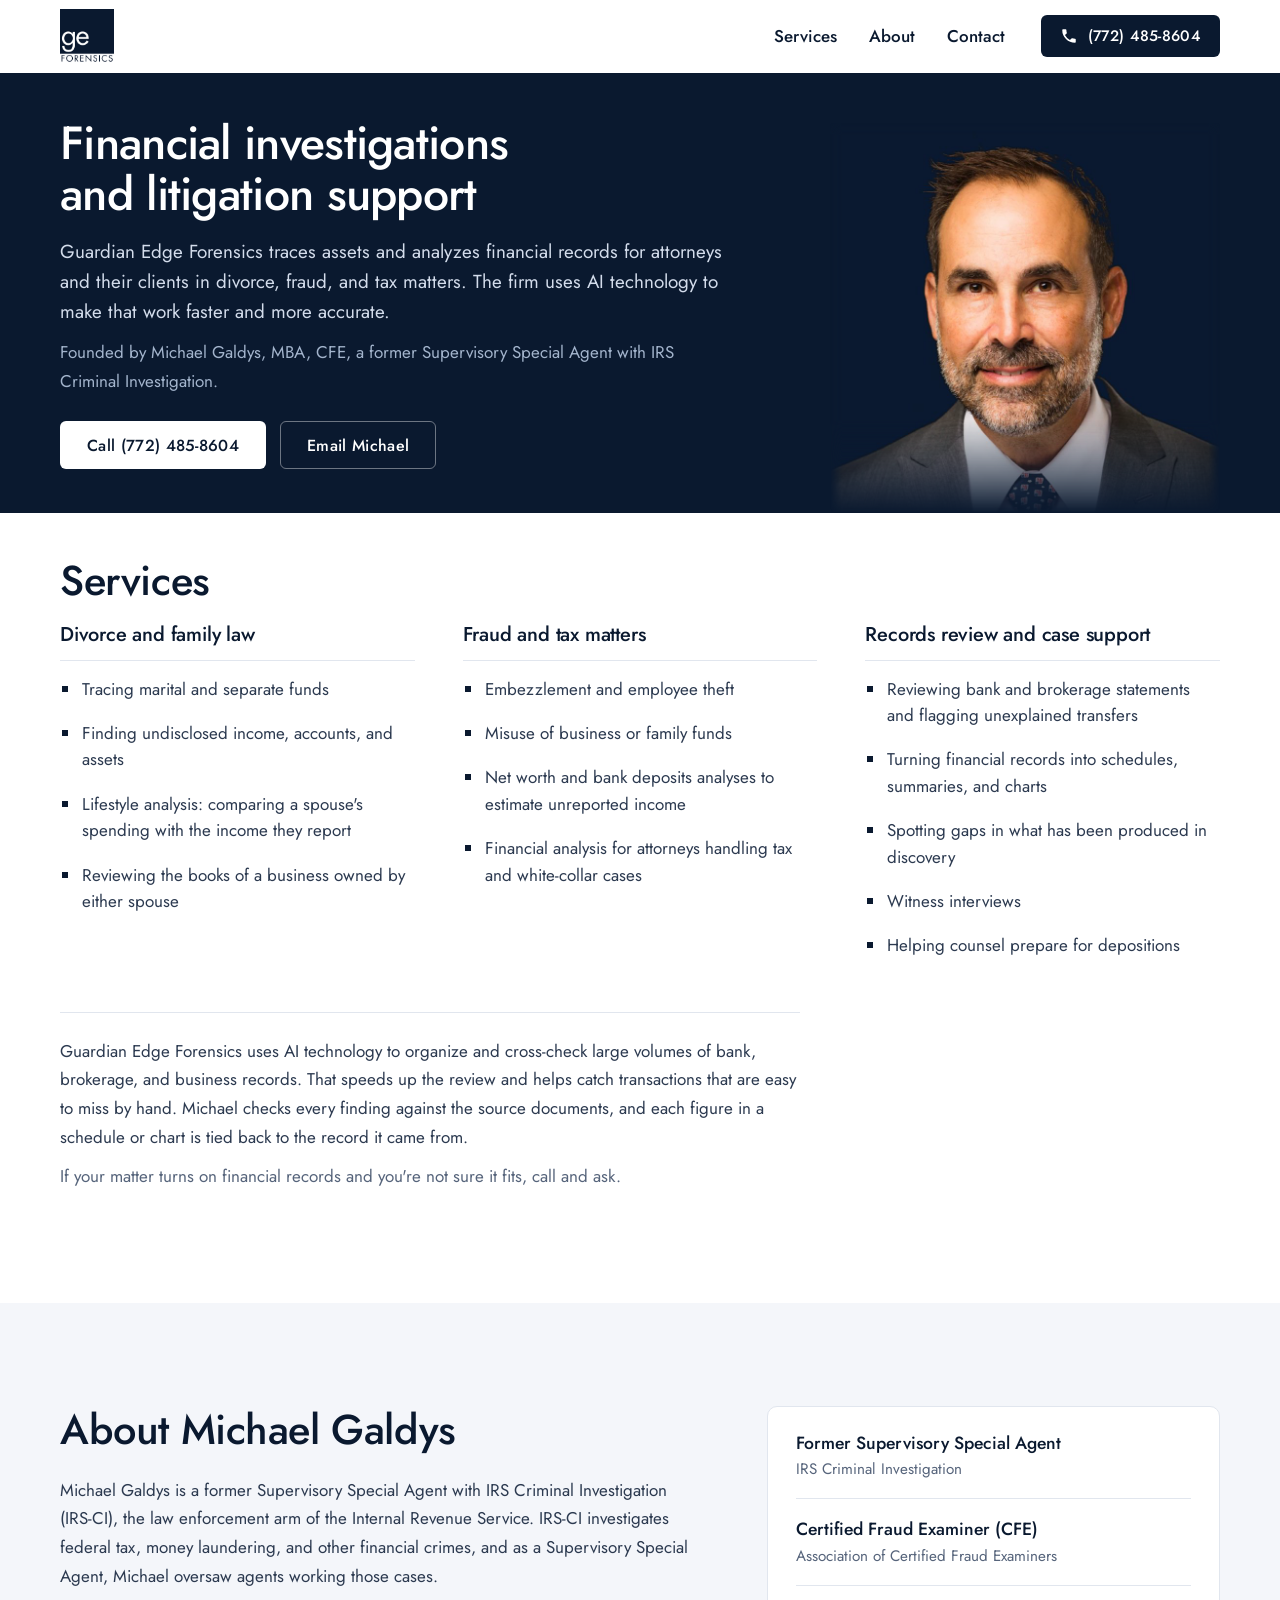
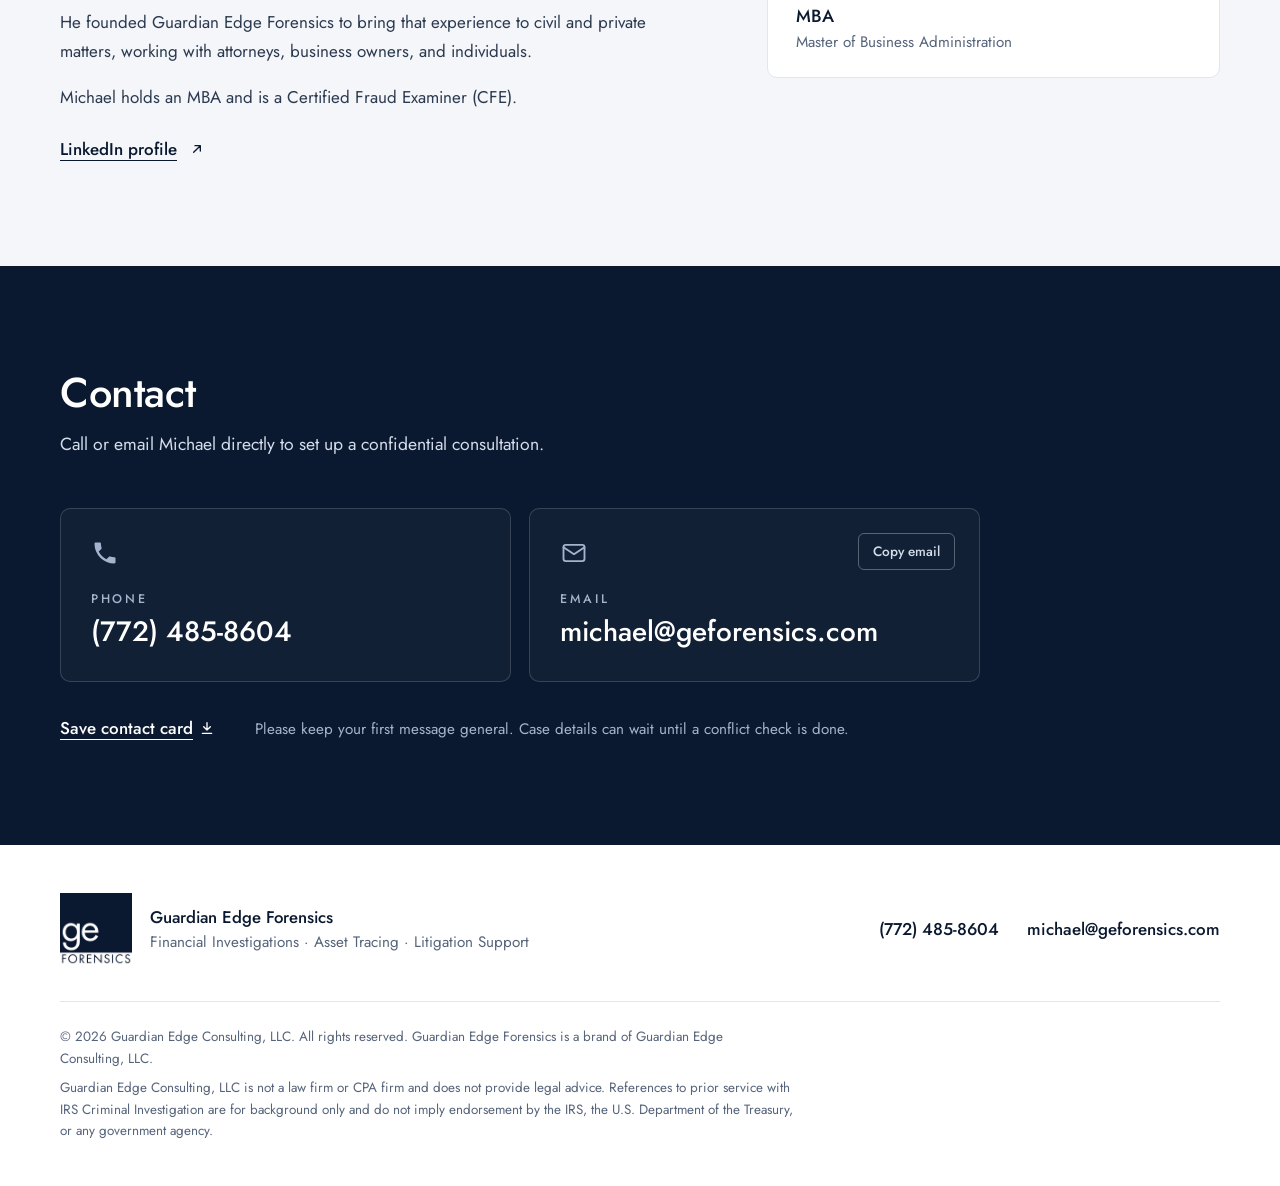
==== commit aa114c92: "Fix headshot crop, spell out company name, mention AI - Use a square head-and-shoulders crop with on" ====
--- a/index.html
+++ b/index.html
@@ -9,7 +9,7 @@
 
   <!-- Social sharing previews. Once the custom domain is live, change these URLs to it. -->
   <meta property="og:type" content="website">
-  <meta property="og:site_name" content="GE Forensics">
+  <meta property="og:site_name" content="Guardian Edge Forensics">
   <meta property="og:title" content="Guardian Edge Forensics | Michael Galdys, MBA, CFE">
   <meta property="og:description" content="Financial investigations, asset tracing, and litigation support for divorce, fraud, and tax matters.">
   <meta property="og:url" content="https://andrewgaldys.github.io/geforensics/">
@@ -55,7 +55,7 @@
   <header class="site-header" id="top">
     <div class="container header-inner">
       <a class="brand" href="#top">
-        <img src="assets/img/logo.png" width="58" height="58" alt="GE Forensics, back to top">
+        <img src="assets/img/logo.png" width="54" height="54" alt="Guardian Edge Forensics, back to top">
       </a>
 
       <a class="header-call" href="tel:+17724858604" aria-label="Call (772) 485-8604">
@@ -87,8 +87,9 @@
         <div class="hero-copy">
           <h1 id="hero-title">Financial investigations and litigation support</h1>
           <p class="lead">
-            GE Forensics traces assets and analyzes financial records for attorneys and their clients
-            in divorce, fraud, and tax matters.
+            Guardian Edge Forensics traces assets and analyzes financial records for attorneys and their
+            clients in divorce, fraud, and tax matters. The firm uses AI technology to make that work
+            faster and more accurate.
           </p>
           <p class="hero-founder">
             Founded by Michael Galdys, MBA, CFE, a former Supervisory Special Agent with
@@ -100,19 +101,15 @@
           </div>
         </div>
         <div class="hero-photo">
-          <img src="assets/img/michael-galdys.jpg" width="800" height="1000" alt="Michael Galdys" fetchpriority="high">
-        </div>
-      </div>
-    </section>
-
-    <section class="section" id="services" aria-labelledby="services-title">
+          <img src="assets/img/michael-galdys.jpg" width="800" height="800" alt="Michael Galdys" fetchpriority="high">
+        </div>
+      </div>
+    </section>
+
+    <section class="section section-services" id="services" aria-labelledby="services-title">
       <div class="container">
         <div class="section-head">
           <h2 id="services-title">Services</h2>
-          <p>
-            These are the kinds of assignments GE Forensics takes on. If your matter turns on financial
-            records and you're not sure it fits, call and ask.
-          </p>
         </div>
 
         <div class="service-groups">
@@ -146,10 +143,15 @@
           </div>
         </div>
 
-        <p class="section-note">
-          Findings are written up in plain language, and every figure in a schedule or chart is tied
-          back to the document it came from.
-        </p>
+        <div class="section-note">
+          <p>
+            Guardian Edge Forensics uses AI technology to organize and cross-check large volumes of bank,
+            brokerage, and business records. That speeds up the review and helps catch transactions that
+            are easy to miss by hand. Michael checks every finding against the source documents, and each
+            figure in a schedule or chart is tied back to the record it came from.
+          </p>
+          <p>If your matter turns on financial records and you're not sure it fits, call and ask.</p>
+        </div>
       </div>
     </section>
 
@@ -164,8 +166,8 @@
             oversaw agents working those cases.
           </p>
           <p>
-            He founded GE Forensics to bring that experience to civil and private matters, working with
-            attorneys, business owners, and individuals.
+            He founded Guardian Edge Forensics to bring that experience to civil and private matters,
+            working with attorneys, business owners, and individuals.
           </p>
           <p>Michael holds an MBA and is a Certified Fraud Examiner (CFE).</p>
           <a class="text-link" href="https://www.linkedin.com/in/michael-galdys/" target="_blank" rel="noopener">
@@ -221,7 +223,7 @@
   <footer class="site-footer">
     <div class="container footer-inner">
       <div class="footer-brand">
-        <img src="assets/img/logo.png" width="72" height="72" alt="GE Forensics">
+        <img src="assets/img/logo.png" width="72" height="72" alt="Guardian Edge Forensics">
         <p>
           <strong>Guardian Edge Forensics</strong><br>
           Financial Investigations&nbsp;&middot; Asset Tracing&nbsp;&middot; Litigation Support
--- a/assets/css/styles.css
+++ b/assets/css/styles.css
@@ -20,7 +20,7 @@
   --radius: 10px;
   --radius-sm: 6px;
   --container: 1160px;
-  --header-h: 80px;
+  --header-h: 72px;
 }
 
 /* ---------- Base ---------- */
@@ -244,8 +244,8 @@
 }
 
 .brand img {
-  width: 58px;
-  height: 58px;
+  width: 54px;
+  height: 54px;
 }
 
 .site-nav {
@@ -404,28 +404,27 @@
 }
 
 .hero-copy {
-  padding: clamp(56px, 8vw, 96px) 0 40px;
+  padding: clamp(40px, 7vw, 56px) 0 32px;
 }
 
 .hero h1 {
-  max-width: 15ch;
-  color: var(--white);
-  font-size: clamp(2.3rem, 3.4vw + 1rem, 3.5rem);
-  line-height: 1.08;
+  color: var(--white);
+  font-size: clamp(2.2rem, 2vw + 1.4rem, 2.9rem);
+  line-height: 1.1;
   letter-spacing: -0.015em;
 }
 
 .lead {
-  max-width: 32em;
-  margin: 26px 0 0;
+  max-width: 36em;
+  margin: 18px 0 0;
   color: var(--steel-soft);
-  font-size: clamp(1.1rem, 0.4vw + 1rem, 1.25rem);
-  line-height: 1.65;
+  font-size: clamp(1.08rem, 0.3vw + 1rem, 1.18rem);
+  line-height: 1.6;
 }
 
 .hero-founder {
-  max-width: 34em;
-  margin: 14px 0 0;
+  max-width: 40em;
+  margin: 10px 0 0;
   color: var(--steel);
 }
 
@@ -433,25 +432,28 @@
   display: flex;
   flex-wrap: wrap;
   gap: 14px;
-  margin-top: 36px;
-}
-
-/* The photo's backdrop is the same navy as the hero; fade its edges so it sits in the section. */
+  margin-top: 26px;
+}
+
+/* The photo's backdrop is the same navy as the hero, so only its bottom edge fades out
+   (plus a hairline fade on the other edges to hide any compression seam). */
 .hero-photo {
   justify-self: center;
-  width: min(100%, 340px);
+  width: min(100%, 300px);
 }
 
 .hero-photo img {
   width: 100%;
   height: auto;
+  aspect-ratio: 1 / 1;
+  object-fit: cover;
   -webkit-mask-image:
-    linear-gradient(to bottom, transparent 0, #000 4%, #000 70%, transparent 100%),
-    linear-gradient(to right, transparent 0, #000 10%, #000 90%, transparent 100%);
+    linear-gradient(to bottom, transparent 0, #000 3%, #000 76%, transparent 100%),
+    linear-gradient(to right, transparent 0, #000 3%, #000 97%, transparent 100%);
   -webkit-mask-composite: source-in;
   mask-image:
-    linear-gradient(to bottom, transparent 0, #000 4%, #000 70%, transparent 100%),
-    linear-gradient(to right, transparent 0, #000 10%, #000 90%, transparent 100%);
+    linear-gradient(to bottom, transparent 0, #000 3%, #000 76%, transparent 100%),
+    linear-gradient(to right, transparent 0, #000 3%, #000 97%, transparent 100%);
   mask-composite: intersect;
 }
 
@@ -463,20 +465,20 @@
 
 @media (min-width: 900px) {
   .hero-inner {
-    grid-template-columns: minmax(0, 1.15fr) minmax(0, 0.85fr);
+    grid-template-columns: minmax(0, 1.2fr) minmax(0, 0.8fr);
     gap: 48px;
     align-items: end;
   }
 
   .hero-copy {
     align-self: center;
-    padding: 96px 0;
+    padding: 44px 0;
   }
 
   .hero-photo {
     justify-self: end;
-    width: min(100%, 440px);
-    margin-top: 40px;
+    width: min(100%, 390px);
+    margin-top: 28px;
   }
 }
 
@@ -507,6 +509,15 @@
 }
 
 /* ---------- Services ---------- */
+
+/* Tighter top spacing so the first service group shows on load on most laptop screens. */
+.section-services {
+  padding-top: clamp(36px, 3.4vw, 44px);
+}
+
+.section-services .section-head {
+  margin-bottom: 18px;
+}
 
 .service-groups {
   display: grid;
@@ -550,11 +561,19 @@
 }
 
 .section-note {
-  max-width: 62ch;
-  margin: 48px 0 0;
+  max-width: 74ch;
+  margin-top: 44px;
   padding-top: 24px;
   border-top: 1px solid var(--line);
+}
+
+.section-note p {
+  margin: 0 0 10px;
   color: var(--muted);
+}
+
+.section-note p:first-child {
+  color: var(--text);
 }
 
 /* ---------- About ---------- */
